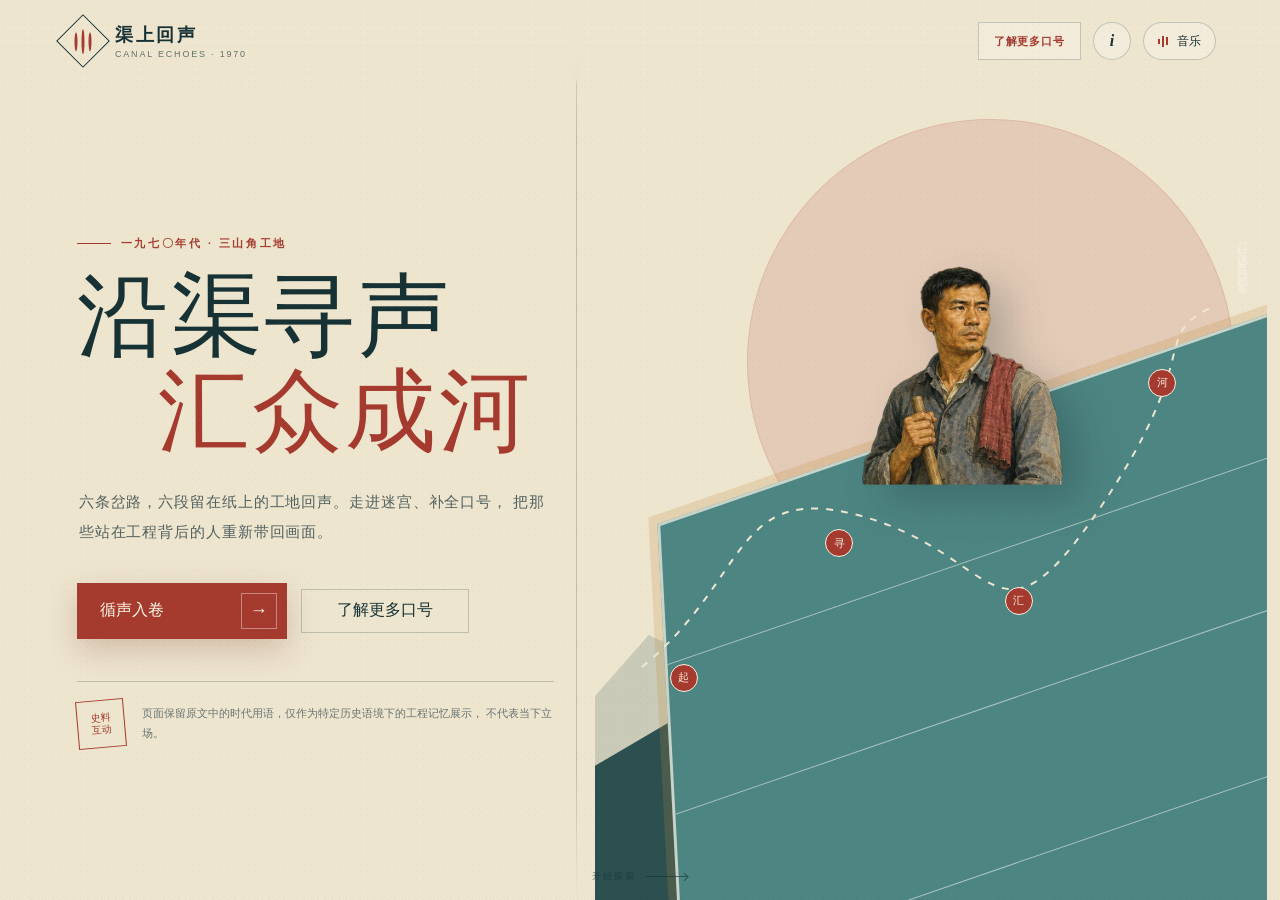
==== canal-echo-maze/index.html @ 2f89c3ad "新增渠声成河口号迷宫板块资源" ====
<!doctype html>
<html lang="zh-CN">
  <head>
    <meta charset="UTF-8" />
    <meta name="viewport" content="width=device-width, initial-scale=1.0" />
    <meta name="theme-color" content="#172f32" />
    <meta
      name="description"
      content="渠上回声——以20世纪引汉、引丹工程口号史料为线索的平面迷宫互动游戏。"
    />
    <title>渠上回声｜南水北调口号迷宫</title>
    <link rel="stylesheet" href="styles.css" />
  </head>
  <body>
    <div class="paper-noise" aria-hidden="true"></div>

    <header class="site-header">
      <a class="brand" id="brandHome" href="#" aria-label="返回游戏首页">
        <span class="brand-mark" aria-hidden="true"><i></i><i></i><i></i></span>
        <span><b>渠上回声</b><small>CANAL ECHOES · 1970</small></span>
      </a>
      <div class="header-actions">
        <button class="header-slogan-button" id="globalMoreSlogansButton" type="button" data-open-slogans>
          <span class="wide-label">了解更多口号</span><span class="compact-label">口号长卷</span>
        </button>
        <button class="icon-button" id="infoButton" type="button" aria-label="查看游戏说明">i</button>
        <button class="sound-button" id="soundButton" type="button" aria-pressed="true">
          <span class="sound-bars" aria-hidden="true"><i></i><i></i><i></i></span>
          <span class="sound-label">音乐</span>
        </button>
      </div>
    </header>

    <main>
      <section class="intro-screen" id="introScreen" aria-labelledby="gameTitle">
        <div class="intro-copy">
          <p class="eyebrow"><span></span> 一九七〇年代 · 三山角工地</p>
          <h1 id="gameTitle"><span>沿渠寻声</span><em>汇众成河</em></h1>
          <p class="intro-lead">
            六条岔路，六段留在纸上的工地回声。走进迷宫、补全口号，
            把那些站在工程背后的人重新带回画面。
          </p>

          <div class="intro-actions">
            <button class="primary-button" id="startButton" type="button">
              <span>循声入卷</span><b aria-hidden="true">→</b>
            </button>
            <button class="secondary-button more-slogans-button" id="moreSlogansButton" type="button" data-open-slogans>
              了解更多口号
            </button>
            <button class="text-button" id="continueButton" type="button" hidden>继续上次行程</button>
          </div>

          <div class="context-note">
            <span class="archive-stamp" aria-hidden="true">史料<br />互动</span>
            <p>
              页面保留原文中的时代用语，仅作为特定历史语境下的工程记忆展示，
              不代表当下立场。
            </p>
          </div>
        </div>

        <div class="intro-visual" aria-hidden="true">
          <div class="sun-disc"></div>
          <div class="mountains mountain-back"></div>
          <div class="mountains mountain-front"></div>
          <div class="canal-ribbon"><i></i><i></i><i></i></div>
          <div class="route-line">
            <span style="--x: 8%; --y: 76%">起</span>
            <span style="--x: 34%; --y: 55%">寻</span>
            <span style="--x: 64%; --y: 64%">汇</span>
            <span style="--x: 88%; --y: 30%">河</span>
          </div>
          <div class="figure-preview">
            <img src="assets/worker.png" alt="" />
          </div>
          <div class="vertical-title">口号迷宫互动档案</div>
        </div>

        <div class="scroll-cue" aria-hidden="true"><span>开始探索</span><i></i></div>
      </section>

      <section class="archive-screen" id="archiveScreen" aria-labelledby="archiveHallTitle" hidden>
        <div class="journey-steps" aria-label="互动流程">
          <span class="active"><b>01</b>渠声阅卷</span>
          <i></i>
          <span><b>02</b>三山角迷宫</span>
          <i></i>
          <span><b>03</b>工地一日</span>
        </div>

        <div class="archive-hall-head">
          <div>
            <p class="eyebrow"><span></span> 渠畔回声 · 行前阅卷</p>
            <h2 id="archiveHallTitle">纸上闻渠声，循迹入迷宫</h2>
          </div>
          <p>六位同行者各携五则工程口号，共三十则。每个岔路将连续出现三道题，请先留意其中的岗位、工具、地名和关键句。</p>
        </div>

        <div class="archive-hall-layout">
          <nav class="slogan-shelf" id="sloganShelf" aria-label="六组口号目录"></nav>
          <article class="slogan-reader" id="sloganReader">
            <div class="reader-paper-lines" aria-hidden="true"></div>
            <div class="reader-number" id="readerNumber">01</div>
            <div class="reader-content">
              <p class="reader-unit" id="readerUnit"></p>
              <h3 id="readerRole"></h3>
              <div class="reader-slogan-tabs" id="readerSloganTabs" aria-label="本组的五则口号"></div>
              <blockquote id="readerQuote"></blockquote>
            </div>
            <div class="reader-portrait"><span></span><img id="readerImage" src="" alt="" /></div>
            <div class="reader-controls">
              <button class="secondary-button" id="archivePrev" type="button">← 上一张</button>
              <button class="secondary-button" id="archiveNext" type="button">下一张 →</button>
            </div>
          </article>
        </div>

        <div class="archive-hall-footer">
          <button class="text-button" id="archiveBack" type="button">← 返回首页</button>
          <div class="reading-progress">
            <span>已浏览 <b id="archiveReadCount">1</b> / 30</span>
            <div><i id="archiveReadBar"></i></div>
            <small>浏览任意6则后可进入迷宫</small>
          </div>
          <button class="primary-button" id="enterGameButton" type="button" disabled>
            <span>还需浏览 5 则</span><b aria-hidden="true">→</b>
          </button>
        </div>
      </section>

      <section class="game-screen" id="gameScreen" aria-labelledby="mapHeading" hidden>
        <div class="game-topbar">
          <div>
            <p class="eyebrow"><span></span> 三山角 · 口号迷宫</p>
            <h2 id="mapHeading">沿着水渠，寻找六位同行者</h2>
          </div>
          <div class="game-top-actions">
            <button class="secondary-button map-home-button" id="mapHomeButton" type="button">← 返回首页</button>
            <div class="progress-cluster">
              <div class="progress-label"><span>人物图鉴</span><b id="scoreText">0 / 6</b></div>
              <div class="progress-track"><i id="progressBar"></i></div>
            </div>
          </div>
        </div>

        <div class="game-layout">
          <div class="map-frame">
            <div class="map-meta">
              <div><span class="pulse-dot"></span><b id="locationText">起点 · 工棚</b></div>
              <p id="statusText">使用方向键或下方按钮移动</p>
            </div>
            <div class="maze-wrap">
              <div class="maze" id="maze" role="application" aria-label="三山角口号迷宫"></div>
              <div class="map-legend" aria-hidden="true">
                <span><i class="legend-checkpoint"></i>口号关卡</span>
                <span><i class="legend-player"></i>你的位置</span>
                <span><i class="legend-finish"></i>终点</span>
              </div>
            </div>
            <div class="control-console">
              <div class="control-copy">
                <b>方向操控盘</b>
                <span>点击或按住移动，也可使用 W A S D 与方向键</span>
              </div>
              <div class="dpad" aria-label="前后左右移动控制盘">
                <button data-move="up" type="button" aria-label="向前移动"><i>↑</i><span>前</span></button>
                <button data-move="left" type="button" aria-label="向左移动"><i>←</i><span>左</span></button>
                <span class="dpad-center" aria-hidden="true"><i></i></span>
                <button data-move="right" type="button" aria-label="向右移动"><i>→</i><span>右</span></button>
                <button data-move="down" type="button" aria-label="向后移动"><i>↓</i><span>后</span></button>
              </div>
            </div>
          </div>

          <aside class="ledger" aria-labelledby="ledgerHeading">
            <div class="ledger-head">
              <div><span>人物档案</span><h3 id="ledgerHeading">渠首同行者</h3></div>
              <small>答对口号后解锁</small>
            </div>
            <div class="portrait-grid" id="portraitGrid"></div>
            <div class="ledger-tip">
              <b>行路提示</b>
              <p>每个红色路标包含三道题，答对至少两题即可点亮人物；一题失误仍有机会追回。</p>
            </div>
            <button class="reset-button" id="resetButton" type="button">重新开始本轮</button>
          </aside>
        </div>
      </section>
    </main>

    <div class="modal-layer" id="questionModal" role="dialog" aria-modal="true" aria-labelledby="questionTitle" hidden>
      <div class="modal-backdrop"></div>
      <article class="question-card">
        <div class="question-ribbon"><span id="questionIndex">关卡 01 / 06</span><b id="questionType">对句</b></div>
        <div class="question-person">
          <div class="person-silhouette" id="questionPortrait"><img src="" alt="" /></div>
          <div><p id="questionUnit">林扒团 · 引汉战士</p><h3 id="questionTitle">把散落的工地回声接起来</h3></div>
        </div>
        <div class="source-lines" id="sourceLines"></div>
        <p class="question-prompt" id="questionPrompt"></p>
        <div class="answer-area" id="answerArea"></div>
        <div class="question-feedback" id="questionFeedback" aria-live="polite"></div>
        <div class="question-actions">
          <div class="question-tools">
            <button class="secondary-button" id="questionHomeButton" type="button">← 返回首页</button>
            <button class="secondary-button" id="refreshQuestionButton" type="button">换一道题（2）</button>
            <button class="secondary-button" id="hintButton" type="button">查看线索</button>
            <button class="secondary-button" type="button" data-open-slogans>了解更多口号</button>
          </div>
          <button class="primary-button compact" id="submitAnswer" type="button"><span>确认答案</span><b>→</b></button>
        </div>
      </article>
    </div>

    <div class="modal-layer" id="archiveModal" role="dialog" aria-modal="true" aria-labelledby="archiveName" hidden>
      <div class="modal-backdrop" data-close="archive"></div>
      <article class="archive-card">
        <button class="close-button" type="button" data-close="archive" aria-label="关闭">×</button>
        <div class="archive-portrait"><img id="archiveImage" src="" alt="" /></div>
        <div class="archive-copy">
          <p class="eyebrow"><span></span> 已解锁人物档案</p>
          <h3 id="archiveName"></h3>
          <p class="archive-role" id="archiveRole"></p>
          <blockquote id="archiveQuote"></blockquote>
          <p class="archive-story" id="archiveStory"></p>
          <button class="secondary-button inline-slogan-button" type="button" data-open-slogans>了解更多口号</button>
        </div>
      </article>
    </div>

    <div class="modal-layer slogan-library-layer" id="sloganLibraryModal" role="dialog" aria-modal="true" aria-labelledby="allSlogansTitle" hidden>
      <div class="modal-backdrop" data-close="all-slogans"></div>
      <article class="slogan-library-card">
        <button class="close-button" type="button" data-close="all-slogans" aria-label="关闭全部口号">×</button>
        <header class="slogan-library-head">
          <div>
            <p class="eyebrow"><span></span> 渠声长卷</p>
            <h2 id="allSlogansTitle">纸上渠声，汇入一条长河</h2>
            <p>九十八组留在纸上的工地回声，仍在一字一句间奔涌。</p>
          </div>
          <label class="slogan-search">
            <span>搜索口号</span>
            <input id="sloganSearchInput" type="search" placeholder="例如：引汉、木工、卫生" autocomplete="off" />
          </label>
        </header>
        <div class="slogan-library-layout">
          <nav class="slogan-group-nav" id="sloganGroupNav" aria-label="按团别筛选口号"></nav>
          <section class="slogan-results" aria-live="polite">
            <div class="slogan-results-meta">
              <b id="sloganResultsTitle">全部口号</b>
              <span id="sloganResultCount">98 组</span>
            </div>
            <div class="all-slogan-list" id="allSloganList"></div>
          </section>
        </div>
      </article>
    </div>

    <div class="modal-layer info-layer" id="infoModal" role="dialog" aria-modal="true" aria-labelledby="infoTitle" hidden>
      <div class="modal-backdrop" data-close="info"></div>
      <article class="info-card">
        <button class="close-button" type="button" data-close="info" aria-label="关闭">×</button>
        <p class="eyebrow"><span></span> 游戏说明</p>
        <h2 id="infoTitle">如何寻找“渠上回声”</h2>
        <div class="info-columns">
          <section><b>01 · 阅卷</b><p>进入迷宫前先在渠声展厅浏览三十则原文；“了解更多口号”可打开完整九十八组口号集。</p></section>
          <section><b>02 · 行走</b><p>使用地图下方的前后左右操控盘；电脑端也支持 W A S D 与方向键。</p></section>
          <section><b>03 · 作答</b><p>每个红色路标从游戏前展厅展示的口号中抽取三题，提交前可换两次新题；答对两题即可点亮人物。</p></section>
          <section><b>04 · 结局</b><p>抵达终点后，根据寻回人物数量播放28、41或56秒的“工地一日”有声片尾。</p></section>
        </div>
        <div class="info-actions">
          <button class="secondary-button" type="button" data-open-slogans>了解更多口号</button>
          <button class="primary-button compact" type="button" data-close="info"><span>明白了</span><b>✓</b></button>
        </div>
      </article>
    </div>

    <div class="ending-layer" id="endingLayer" role="dialog" aria-modal="true" aria-labelledby="endingTitle" hidden>
      <div class="ending-stage" id="endingStage">
        <div class="cinema-grain" aria-hidden="true"></div>
        <div class="cinema-vignette" aria-hidden="true"></div>
        <div class="letterbox top" aria-hidden="true"></div>
        <div class="letterbox bottom" aria-hidden="true"></div>

        <div class="ending-hud">
          <div class="ending-brand"><b>渠上回声</b><span id="endingTierLabel">短片结局</span><button type="button" data-open-slogans>口号长卷</button></div>
          <div class="scene-timeline" id="sceneTimeline">
            <span data-scene-dot="0"><i></i>晨工</span>
            <span data-scene-dot="1"><i></i>修车</span>
            <span data-scene-dot="2"><i></i>灶房</span>
            <span data-scene-dot="3"><i></i>送饭</span>
            <span data-scene-dot="4"><i></i>夜会</span>
          </div>
          <div class="ending-progress"><i id="endingProgressBar"></i></div>
        </div>

        <section class="cinema-scene day-scene scene-morning" aria-hidden="true">
          <div class="scene-atmosphere dust-atmosphere" id="dustField"></div>
          <div class="story-cast morning-cast" id="morningCast"></div>
        </section>

        <section class="cinema-scene day-scene scene-repair" aria-hidden="true">
          <div class="repair-sparks" id="repairSparks"></div>
          <div class="story-cast repair-cast" id="repairCast"></div>
        </section>

        <section class="cinema-scene day-scene scene-kitchen" aria-hidden="true">
          <div class="kitchen-steam" aria-hidden="true"><i></i><i></i><i></i></div>
          <div class="story-cast kitchen-cast" id="kitchenCast"></div>
        </section>

        <section class="cinema-scene day-scene scene-delivery" aria-hidden="true">
          <div class="walking-shadow" aria-hidden="true"></div>
          <div class="story-cast delivery-cast" id="deliveryCast"></div>
        </section>

        <section class="cinema-scene day-scene scene-meeting" aria-hidden="true">
          <div class="meeting-lamp" aria-hidden="true"></div>
          <div class="story-cast meeting-cast" id="meetingCast"></div>
        </section>

        <div class="scene-caption">
          <p id="endingSceneKicker"></p>
          <h3 id="endingSceneTitle"></h3>
          <span id="endingSceneText"></span>
        </div>
        <div class="ending-quote" id="endingQuoteCard">
          <p id="endingQuoteSpeaker"></p>
          <blockquote id="endingQuoteText"></blockquote>
        </div>
        <button class="skip-ending" id="skipEnding" type="button">跳过动画</button>
      </div>
      <article class="ending-summary" id="endingSummary" hidden>
        <p class="eyebrow"><span></span> 本轮行程完成</p>
        <h2 id="endingTitle"></h2>
        <p id="endingDescription"></p>
        <div class="ending-score"><b id="endingScore">0</b><span>/ 6<br />人物立绘</span></div>
        <div class="ending-actions">
          <button class="primary-button" id="replayButton" type="button"><span>再次寻访</span><b>↻</b></button>
          <button class="secondary-button" id="returnMapButton" type="button">回看迷宫</button>
          <a class="secondary-button ending-demo-link" href="ending-animation.html" target="_blank" rel="noopener">单独观看完整片尾</a>
          <button class="secondary-button" type="button" data-open-slogans>了解更多口号</button>
        </div>
      </article>
    </div>

    <div class="toast" id="toast" role="status" aria-live="polite"></div>
    <script src="slogans-data.js"></script>
    <script src="game.js"></script>
  </body>
</html>
---- canal-echo-maze/styles.css ----
:root {
  --ink: #173235;
  --ink-deep: #0d2325;
  --paper: #eee5cf;
  --paper-light: #f8f2e5;
  --paper-dark: #d8c9aa;
  --red: #a53a2e;
  --red-dark: #74271f;
  --blue: #386a6a;
  --water: #4d8582;
  --gold: #c18b3c;
  --line: rgba(23, 50, 53, 0.22);
  --shadow: 0 24px 70px rgba(10, 29, 30, 0.2);
  --serif: "Songti SC", "STSong", "SimSun", "Noto Serif CJK SC", "Source Han Serif SC", serif;
  --sans: "Microsoft YaHei", "PingFang SC", "Noto Sans CJK SC", "Source Han Sans SC", "SimHei", Arial, sans-serif;
  --display: var(--sans);
}

* { box-sizing: border-box; }

html { scroll-behavior: smooth; }

body {
  margin: 0;
  min-width: 320px;
  color: var(--ink);
  background: var(--paper);
  font-family: var(--serif);
  overflow-x: hidden;
}

body.modal-open { overflow: hidden; }

button, input { font: inherit; }

button { color: inherit; }

button:focus-visible, a:focus-visible {
  outline: 3px solid rgba(193, 139, 60, 0.8);
  outline-offset: 3px;
}

[hidden] { display: none !important; }

.paper-noise {
  position: fixed;
  inset: 0;
  z-index: 99;
  opacity: 0.16;
  pointer-events: none;
  mix-blend-mode: multiply;
  background-image:
    radial-gradient(rgba(23,50,53,.32) .45px, transparent .6px),
    radial-gradient(rgba(165,58,46,.17) .45px, transparent .6px);
  background-size: 7px 7px, 11px 11px;
  background-position: 0 0, 4px 3px;
}

.site-header {
  position: fixed;
  z-index: 40;
  inset: 0 0 auto;
  height: 82px;
  display: flex;
  align-items: center;
  justify-content: space-between;
  padding: 0 clamp(20px, 5vw, 76px);
  background: linear-gradient(180deg, rgba(238,229,207,.94), rgba(238,229,207,.72) 75%, transparent);
  backdrop-filter: blur(3px);
}

.brand {
  display: inline-flex;
  align-items: center;
  gap: 13px;
  color: var(--ink);
  text-decoration: none;
}

.brand-mark {
  width: 38px;
  height: 38px;
  position: relative;
  display: grid;
  place-items: center;
  border: 1px solid var(--ink);
  transform: rotate(45deg);
}

.brand-mark i {
  position: absolute;
  width: 3px;
  height: 25px;
  background: var(--red);
  transform: rotate(-45deg);
  border-radius: 100%;
}

.brand-mark i:nth-child(2) { transform: rotate(-45deg) translateX(-7px); height: 19px; }
.brand-mark i:nth-child(3) { transform: rotate(-45deg) translateX(7px); height: 19px; }

.brand b { display: block; font-size: 18px; letter-spacing: .14em; }
.brand small { display: block; margin-top: 3px; font: 9px/1 Arial, sans-serif; letter-spacing: .2em; opacity: .65; }

.header-actions { display: flex; align-items: center; gap: 12px; }

.icon-button, .sound-button, .header-slogan-button {
  height: 38px;
  border: 1px solid var(--line);
  background: rgba(248,242,229,.5);
  cursor: pointer;
}

.header-slogan-button {
  padding: 0 15px;
  color: var(--red);
  font: 600 11px/1 var(--sans);
  letter-spacing: .08em;
}
.header-slogan-button:hover { color: var(--paper-light); border-color: var(--red); background: var(--red); }
.header-slogan-button .compact-label { display: none; }

.icon-button { width: 38px; border-radius: 50%; font-style: italic; font-weight: 700; }

.sound-button {
  display: flex;
  align-items: center;
  gap: 9px;
  padding: 0 14px;
  border-radius: 22px;
  font-size: 12px;
}

.sound-bars { display: flex; align-items: center; gap: 2px; height: 12px; }
.sound-bars i { width: 2px; height: 5px; background: var(--red); animation: sound 1s ease-in-out infinite alternate; }
.sound-bars i:nth-child(2) { height: 11px; animation-delay: .15s; }
.sound-bars i:nth-child(3) { height: 8px; animation-delay: .3s; }
.sound-button[aria-pressed="false"] .sound-bars i { animation: none; height: 2px; background: #83908d; }

@keyframes sound { to { height: 12px; } }

.intro-screen {
  min-height: 100vh;
  display: grid;
  grid-template-columns: minmax(0, 46%) minmax(0, 54%);
  position: relative;
  padding: 100px clamp(24px, 6vw, 92px) 52px;
  overflow: hidden;
}

.intro-screen::after {
  content: "";
  position: absolute;
  left: 45%; top: 0; bottom: 0;
  width: 1px;
  background: linear-gradient(transparent, var(--line) 15%, var(--line) 85%, transparent);
}

.intro-copy {
  position: relative;
  z-index: 3;
  align-self: center;
  padding: 4vh 8% 0 0;
}

.eyebrow {
  display: flex;
  align-items: center;
  gap: 10px;
  margin: 0 0 22px;
  font-size: 11px;
  font-weight: 700;
  letter-spacing: .24em;
  color: var(--red);
}

.eyebrow > span { width: 34px; height: 1px; background: currentColor; }

.intro-copy h1 {
  margin: 0;
  font-family: var(--display);
  font-weight: 400;
  font-size: clamp(62px, 7.1vw, 124px);
  line-height: .94;
  letter-spacing: .03em;
}

.intro-copy h1 span, .intro-copy h1 em { display: block; }
.intro-copy h1 em { margin: 9px 0 0 17%; color: var(--red); font-style: normal; }

.intro-lead {
  max-width: 540px;
  margin: 34px 0 0 2px;
  color: #51615f;
  font-size: 15px;
  line-height: 2;
  letter-spacing: .06em;
}

.intro-actions { display: flex; align-items: center; flex-wrap: wrap; gap: 14px; margin-top: 36px; }
.more-slogans-button { min-width: 168px; background: rgba(248,242,229,.35); }

.primary-button {
  min-width: 210px;
  min-height: 56px;
  border: 0;
  color: #fff8e8;
  background: var(--red);
  display: inline-flex;
  align-items: center;
  justify-content: space-between;
  gap: 30px;
  padding: 0 10px 0 23px;
  cursor: pointer;
  box-shadow: 0 11px 30px rgba(116,39,31,.22);
  transition: transform .2s ease, background .2s ease;
}

.primary-button:hover { background: var(--red-dark); transform: translateY(-2px); }
.primary-button:disabled { background: #8e8b7f; box-shadow: none; cursor: not-allowed; transform: none; opacity: .72; }
.primary-button b { width: 36px; height: 36px; display: grid; place-items: center; border: 1px solid rgba(255,255,255,.4); font-size: 18px; }
.primary-button.compact { min-width: 158px; min-height: 48px; }

.text-button {
  border: 0;
  border-bottom: 1px solid var(--ink);
  padding: 8px 0;
  background: transparent;
  cursor: pointer;
}

.context-note {
  display: flex;
  align-items: center;
  gap: 17px;
  max-width: 570px;
  margin-top: 42px;
  padding-top: 18px;
  border-top: 1px solid var(--line);
}

.context-note p { margin: 0; color: #687573; font-size: 11px; line-height: 1.8; }
.archive-stamp { flex: 0 0 48px; height: 48px; display: grid; place-items: center; border: 1px solid var(--red); color: var(--red); font-size: 10px; line-height: 1.25; text-align: center; transform: rotate(-5deg); }

.intro-visual {
  position: relative;
  align-self: stretch;
  min-height: 650px;
  margin: -22px -5vw -52px 0;
  overflow: hidden;
}

.sun-disc { position: absolute; width: 38vw; height: 38vw; max-width: 620px; max-height: 620px; right: 5%; top: 5%; border-radius: 50%; background: rgba(165,58,46,.15); box-shadow: inset 0 0 0 1px rgba(165,58,46,.12); }

.mountains { position: absolute; left: 0; right: 0; bottom: 0; transform-origin: bottom; clip-path: polygon(0 60%, 8% 48%, 16% 53%, 28% 30%, 37% 46%, 45% 38%, 56% 58%, 67% 41%, 76% 48%, 84% 33%, 100% 55%, 100% 100%, 0 100%); }
.mountain-back { height: 62%; background: #7e9186; opacity: .33; }
.mountain-front { height: 48%; background: #24494b; opacity: .95; clip-path: polygon(0 66%, 12% 54%, 20% 63%, 32% 38%, 43% 58%, 54% 49%, 64% 70%, 73% 55%, 84% 64%, 92% 43%, 100% 60%, 100% 100%, 0 100%); }

.canal-ribbon { position: absolute; inset: 42% -12% -16% 9%; background: var(--water); transform: rotate(-19deg) skewX(-16deg); border: 3px solid rgba(248,242,229,.72); overflow: hidden; box-shadow: 0 0 0 9px rgba(193,139,60,.22); }
.canal-ribbon i { position: absolute; width: 145%; height: 1px; left: -20%; background: rgba(255,255,255,.5); animation: waterline 4s linear infinite; }
.canal-ribbon i:nth-child(1) { top: 22%; }
.canal-ribbon i:nth-child(2) { top: 46%; animation-delay: -1.2s; }
.canal-ribbon i:nth-child(3) { top: 72%; animation-delay: -2.5s; }
@keyframes waterline { from { transform: translateX(-5%); } to { transform: translateX(15%); } }

.route-line { position: absolute; inset: 12% 7% 10% 4%; background: url("data:image/svg+xml,%3Csvg xmlns='http://www.w3.org/2000/svg' width='600' height='500' viewBox='0 0 600 500'%3E%3Cpath d='M20 420 C130 330 110 230 245 270 S375 415 480 260 S530 90 590 60' fill='none' stroke='%23efe6d1' stroke-width='2' stroke-dasharray='7 8'/%3E%3C/svg%3E") center/100% 100% no-repeat; }
.route-line span { position: absolute; left: var(--x); top: var(--y); width: 28px; height: 28px; display: grid; place-items: center; color: var(--paper-light); border: 1px solid var(--paper-light); background: var(--red); border-radius: 50%; font-size: 11px; }

.figure-preview { position: absolute; z-index: 3; width: min(34vw, 510px); height: 85%; left: 22%; bottom: 0; display: flex; align-items: flex-end; justify-content: center; filter: drop-shadow(20px 16px 20px rgba(13,35,37,.24)); }
.figure-preview img { max-width: 100%; max-height: 100%; object-fit: contain; }

.vertical-title { position: absolute; z-index: 5; right: 2.5%; top: 19%; writing-mode: vertical-rl; letter-spacing: .5em; font-size: 11px; color: rgba(248,242,229,.75); }
.scroll-cue { position: absolute; left: 50%; bottom: 17px; transform: translateX(-50%); display: flex; align-items: center; gap: 10px; font-size: 9px; letter-spacing: .2em; opacity: .62; }
.scroll-cue i { width: 42px; height: 1px; background: var(--ink); position: relative; }
.scroll-cue i::after { content: ""; position: absolute; right: 0; top: -2px; width: 5px; height: 5px; border-right: 1px solid; border-bottom: 1px solid; transform: rotate(-45deg); }

.archive-screen {
  min-height: 100vh;
  padding: 108px clamp(24px, 5vw, 78px) 34px;
  background:
    linear-gradient(90deg, rgba(23,50,53,.04) 1px, transparent 1px) 0 0/56px 56px,
    linear-gradient(rgba(23,50,53,.035) 1px, transparent 1px) 0 0/56px 56px,
    var(--paper);
}

.journey-steps {
  max-width: 1440px;
  margin: 0 auto 24px;
  display: flex;
  align-items: center;
  justify-content: center;
  gap: 14px;
  color: #7a8582;
  font-size: 10px;
  letter-spacing: .14em;
}
.journey-steps span { display: flex; align-items: center; gap: 7px; }
.journey-steps span b { width: 25px; height: 25px; border: 1px solid var(--line); border-radius: 50%; display: grid; place-items: center; font: 9px/1 Arial,sans-serif; }
.journey-steps span.active { color: var(--red); font-weight: 700; }
.journey-steps span.active b { background: var(--red); color: white; border-color: var(--red); }
.journey-steps > i { width: clamp(20px,4vw,60px); height: 1px; background: var(--line); }

.archive-hall-head {
  max-width: 1440px;
  margin: 0 auto 25px;
  display: flex;
  justify-content: space-between;
  align-items: flex-end;
  gap: 40px;
}
.archive-hall-head .eyebrow { margin-bottom: 7px; }
.archive-hall-head h2 { margin: 0; font: 400 clamp(32px,4vw,54px)/1.2 var(--display); letter-spacing: .05em; }
.archive-hall-head > p { max-width: 450px; margin: 0 0 5px; color: #657370; font-size: 12px; line-height: 1.9; }

.archive-hall-layout { max-width: 1440px; min-height: 535px; margin: auto; display: grid; grid-template-columns: 310px minmax(0,1fr); border: 1px solid var(--line); box-shadow: 0 22px 55px rgba(26,47,46,.1); background: rgba(248,242,229,.58); }
.slogan-shelf { padding: 13px; border-right: 1px solid var(--line); background: rgba(23,50,53,.045); display: grid; grid-template-rows: repeat(6,1fr); gap: 7px; }
.slogan-tab { width: 100%; min-height: 70px; padding: 9px 12px; border: 1px solid transparent; background: rgba(248,242,229,.55); display: grid; grid-template-columns: 35px minmax(0,1fr) 23px; align-items: center; gap: 9px; text-align: left; cursor: pointer; transition: .2s ease; }
.slogan-tab:hover { border-color: var(--line); transform: translateX(3px); }
.slogan-tab.active { color: var(--paper-light); background: var(--ink); border-color: var(--ink); transform: translateX(5px); box-shadow: -5px 0 var(--red); }
.slogan-tab .tab-no { font: 20px/1 var(--display); color: var(--red); }
.slogan-tab.active .tab-no { color: #e9b764; }
.slogan-tab b,.slogan-tab small { display: block; }
.slogan-tab b { font-size: 12px; letter-spacing: .08em; }
.slogan-tab small { margin-top: 4px; font-size: 9px; color: #72807d; }
.slogan-tab.active small { color: rgba(248,242,229,.6); }
.slogan-tab .seen { width: 19px; height: 19px; border: 1px solid var(--line); border-radius: 50%; display: grid; place-items: center; font-size: 9px; }
.slogan-tab.viewed .seen { background: var(--red); color: white; border-color: var(--red); }

.slogan-reader { position: relative; overflow: hidden; min-height: 535px; padding: 50px 42% 80px 58px; background: #f7efdf; }
.reader-paper-lines { position: absolute; inset: 0; opacity: .1; background: repeating-linear-gradient(0deg,transparent 0,transparent 35px,var(--ink) 36px); }
.reader-number { position: absolute; left: 25px; top: 12px; color: rgba(165,58,46,.12); font: 160px/1 var(--display); }
.reader-content { position: relative; z-index: 2; }
.reader-unit { margin: 0 0 8px; color: var(--red); font-size: 11px; letter-spacing: .15em; }
.reader-content h3 { margin: 0; font: 400 clamp(28px,3vw,43px)/1.2 var(--display); }
.reader-content blockquote { max-height: 265px; margin: 26px 0 20px; padding-right: 12px; overflow-y: auto; scrollbar-width: thin; scrollbar-color: rgba(165,58,46,.45) transparent; font: 600 clamp(17px,1.6vw,24px)/2 var(--serif); letter-spacing: .035em; color: var(--ink-deep); white-space: pre-line; }
.reader-context { max-width: 640px; color: #62716e; font-size: 12px; line-height: 1.9; }
.reader-slogan-tabs { display: flex; flex-wrap: wrap; gap: 8px; margin: 18px 0 -8px; }
.reader-slogan-tabs button { display: inline-flex; align-items: center; gap: 7px; min-height: 34px; padding: 7px 11px; border: 1px solid rgba(20,53,55,.19); background: rgba(247,240,221,.56); color: #546562; font: 11px/1 var(--sans); cursor: pointer; transition: .2s ease; }
.reader-slogan-tabs button span { color: var(--red); font: 12px/1 var(--display); }
.reader-slogan-tabs button b { font-weight: 500; }
.reader-slogan-tabs button:hover,.reader-slogan-tabs button.active { border-color: var(--red); background: var(--red); color: #fff8e7; transform: translateY(-1px); }
.reader-slogan-tabs button.active span { color: #ffca62; }
.reader-portrait { position: absolute; z-index: 1; right: 2%; bottom: 0; width: 39%; height: 92%; display: flex; justify-content: center; align-items: flex-end; }
.reader-portrait > span { position: absolute; width: 24vw; max-width: 340px; aspect-ratio:1; border-radius:50%; background: rgba(165,58,46,.14); top: 8%; }
.reader-portrait img { position: relative; z-index: 1; max-width: 100%; max-height: 95%; object-fit: contain; filter: drop-shadow(14px 15px 13px rgba(17,42,42,.2)); transition: opacity .25s, transform .4s; }
.reader-portrait img.changing { opacity: 0; transform: translateX(20px); }
.reader-controls { position: absolute; z-index: 4; inset: auto 40px 25px 58px; display: flex; align-items: center; gap: 10px; }
.reader-controls .secondary-button { min-height: 38px; font-size: 10px; }

.archive-hall-footer { max-width:1440px; margin: 18px auto 0; display:grid; grid-template-columns:1fr auto 1fr; align-items:center; gap:25px; }
.archive-hall-footer > .primary-button { justify-self:end; }
.reading-progress { min-width:310px; text-align:center; }
.reading-progress > span { font-size:11px; letter-spacing:.12em; }
.reading-progress > span b { color:var(--red); }
.reading-progress > div { width:100%; height:3px; margin:8px 0 6px; background:rgba(23,50,53,.14); }
.reading-progress > div i { display:block; width:5.56%; height:100%; background:var(--red); transition:width .4s ease; }
.reading-progress small { color:#798481; font-size:9px; }

.game-screen { min-height: 100vh; padding: 114px clamp(18px, 4.3vw, 70px) 38px; }
.game-topbar { max-width: 1460px; margin: 0 auto 22px; display: flex; justify-content: space-between; align-items: flex-end; }
.game-topbar .eyebrow { margin-bottom: 8px; }
.game-topbar h2 { margin: 0; font: 400 clamp(25px, 3vw, 43px)/1.3 var(--display); letter-spacing: .06em; }
.game-top-actions { display: flex; align-items: center; gap: 18px; }
.map-home-button { min-width: 108px; white-space: nowrap; background: rgba(248,242,229,.45); }
.progress-cluster { width: min(300px, 30vw); }
.progress-label { display: flex; justify-content: space-between; margin-bottom: 9px; font-size: 11px; letter-spacing: .12em; }
.progress-label b { color: var(--red); }
.progress-track { height: 4px; background: rgba(23,50,53,.14); }
.progress-track i { display: block; width: 0%; height: 100%; background: var(--red); transition: width .6s ease; }

.game-layout { max-width: 1460px; margin: auto; display: grid; grid-template-columns: minmax(0, 1fr) 335px; gap: 24px; }
.map-frame, .ledger { border: 1px solid rgba(23,50,53,.2); background: rgba(248,242,229,.55); box-shadow: 0 15px 45px rgba(30,50,49,.08); }
.map-frame { min-height: 680px; padding: 20px; }
.map-meta { height: 42px; display: flex; justify-content: space-between; align-items: flex-start; gap: 16px; border-bottom: 1px solid var(--line); font-size: 11px; }
.map-meta > div { display: flex; align-items: center; gap: 8px; }
.map-meta p { margin: 0; color: #74807e; }
.pulse-dot { width: 8px; height: 8px; border-radius: 50%; background: var(--red); box-shadow: 0 0 0 0 rgba(165,58,46,.5); animation: pulse 2s infinite; }
@keyframes pulse { 70% { box-shadow: 0 0 0 8px rgba(165,58,46,0); } }

.maze-wrap { position: relative; height: 575px; margin-top: 18px; padding: 13px; background: #1b4143; overflow: hidden; }
.maze-wrap::before { content: ""; position: absolute; inset: 0; opacity: .13; background-image: linear-gradient(35deg, transparent 48%, #fff 49%, #fff 50%, transparent 51%), linear-gradient(-35deg, transparent 48%, #fff 49%, #fff 50%, transparent 51%); background-size: 30px 30px; }
.maze { position: relative; width: 100%; height: 100%; display: grid; grid-template-columns: repeat(15, 1fr); grid-template-rows: repeat(11, 1fr); gap: 2px; }
.tile { position: relative; min-width: 0; min-height: 0; display: grid; place-items: center; }
.tile.wall { background: rgba(12,34,36,.42); border: 1px solid rgba(238,229,207,.05); }
.tile.wall::after { content: ""; width: 48%; height: 48%; border-radius: 50% 40% 55% 35%; background: #294f4e; box-shadow: 8px 3px 0 #315a57; opacity: .7; }
.tile.path, .tile.start, .tile.finish, .tile.checkpoint { background: rgba(238,229,207,.88); }
.tile.path::before, .tile.start::before, .tile.finish::before { content: ""; position: absolute; inset: 46% -3px auto; height: 8%; background: rgba(193,139,60,.2); }
.tile.start::after { content: "起"; color: #f6eddc; background: var(--blue); width: 64%; aspect-ratio: 1; border-radius: 50%; display: grid; place-items: center; font-size: 11px; z-index: 1; }
.tile.finish::after { content: "终"; color: #f6eddc; background: var(--gold); width: 68%; aspect-ratio: 1; border-radius: 50%; display: grid; place-items: center; font-size: 11px; z-index: 1; box-shadow: 0 0 0 5px rgba(193,139,60,.2); }
.tile.checkpoint::after { content: attr(data-label); position: relative; z-index: 1; width: 68%; aspect-ratio: 1; display: grid; place-items: center; color: #fff5e5; background: var(--red); border-radius: 50% 50% 50% 8%; transform: rotate(-45deg); font-size: 11px; box-shadow: 0 6px 13px rgba(116,39,31,.27); animation: marker 1.6s ease-in-out infinite; }
.tile.checkpoint::before { content: ""; position: absolute; inset: 13%; border: 1px dashed rgba(165,58,46,.45); border-radius: 50%; animation: spin 12s linear infinite; }
.tile.checkpoint::after { text-indent: 0; }
.tile.checkpoint span { position: absolute; z-index: 2; color: white; font-size: 10px; pointer-events: none; }
.tile.checkpoint.done::after { background: var(--blue); animation: none; }
.tile.checkpoint.missed::after { background: #73756d; animation: none; }
@keyframes marker { 50% { transform: rotate(-45deg) translate(2px, -2px); } }
@keyframes spin { to { transform: rotate(360deg); } }

.player-token { position: absolute; z-index: 8; width: 62%; aspect-ratio: 1; border-radius: 50%; background: #f5eacf; border: 3px solid var(--red); box-shadow: 0 4px 12px rgba(13,35,37,.35); transition: transform .12s; }
.player-token::before { content: ""; position: absolute; width: 36%; height: 30%; left: 32%; top: 18%; border-radius: 50%; background: var(--ink); }
.player-token::after { content: ""; position: absolute; width: 54%; height: 37%; left: 23%; bottom: 11%; border-radius: 50% 50% 38% 38%; background: var(--red); }
.player-token.walking { transform: scale(.9) translateY(-5%); }

.map-legend { position: absolute; right: 24px; bottom: 20px; display: flex; gap: 14px; padding: 7px 11px; background: rgba(13,35,37,.78); color: #f1e8d5; font-size: 9px; }
.map-legend span { display: flex; align-items: center; gap: 5px; }
.map-legend i { width: 8px; height: 8px; border-radius: 50%; display: inline-block; }
.legend-checkpoint { background: var(--red); }
.legend-player { background: var(--paper); border: 2px solid var(--red); }
.legend-finish { background: var(--gold); }

.control-console { min-height:105px; margin-top:13px; padding:10px 15px; border:1px solid var(--line); background:rgba(216,201,170,.18); display:flex; align-items:center; justify-content:space-between; gap:18px; }
.control-copy b,.control-copy span { display:block; }
.control-copy b { color:var(--red); font-size:12px; letter-spacing:.12em; }
.control-copy span { margin-top:6px; color:#75817e; font-size:9px; }
.dpad { width:182px; height:86px; display:grid; grid-template-columns:repeat(3,54px); grid-template-rows:repeat(3,26px); gap:4px; align-items:center; justify-content:center; }
.dpad button { border:1px solid rgba(23,50,53,.3); color:var(--ink); background:var(--paper-light); cursor:pointer; display:flex; align-items:center; justify-content:center; gap:5px; user-select:none; touch-action:none; box-shadow:0 3px 0 rgba(23,50,53,.17); transition:transform .08s,background .15s; }
.dpad button:active,.dpad button.pressed { transform:translateY(3px); box-shadow:none; background:#d9c8a8; }
.dpad button i { color:var(--red); font-style:normal; font-size:13px; }
.dpad button span { font-size:10px; font-weight:700; }
.dpad [data-move="up"] { grid-column:2; grid-row:1; }
.dpad [data-move="left"] { grid-column:1; grid-row:2; }
.dpad-center { grid-column:2; grid-row:2; width:32px; height:32px; justify-self:center; display:grid; place-items:center; border-radius:50%; background:var(--ink); box-shadow:inset 0 0 0 5px rgba(255,255,255,.08); }
.dpad-center i { width:8px; height:8px; border-radius:50%; background:var(--gold); box-shadow:0 0 0 4px rgba(193,139,60,.18); }
.dpad [data-move="right"] { grid-column:3; grid-row:2; }
.dpad [data-move="down"] { grid-column:2; grid-row:3; }

.ledger { padding: 22px; }
.ledger-head { display: flex; justify-content: space-between; gap: 12px; align-items: end; padding-bottom: 16px; border-bottom: 1px solid var(--line); }
.ledger-head span { color: var(--red); font-size: 10px; letter-spacing: .18em; }
.ledger-head h3 { margin: 4px 0 0; font: 400 26px/1.2 var(--display); }
.ledger-head small { color: #74807e; font-size: 9px; text-align: right; }
.portrait-grid { display: grid; grid-template-columns: 1fr 1fr; gap: 11px; margin-top: 18px; }
.portrait-card { position: relative; height: 164px; overflow: hidden; border: 1px solid var(--line); background: rgba(216,201,170,.32); padding: 0; cursor: default; }
.portrait-card.unlocked { cursor: pointer; background: linear-gradient(160deg, #e2d5bd, #f7f0e1 60%); }
.portrait-card img { position: absolute; height: 86%; max-width: 94%; object-fit: contain; left: 50%; bottom: 23px; transform: translateX(-50%); filter: grayscale(1) contrast(.6) brightness(.72); opacity: .3; }
.portrait-card.unlocked img { filter: none; opacity: 1; }
.portrait-card .lock-mark { position: absolute; z-index: 2; top: 9px; right: 9px; width: 22px; height: 22px; display: grid; place-items: center; background: rgba(23,50,53,.75); color: var(--paper); border-radius: 50%; font-size: 10px; }
.portrait-card.unlocked .lock-mark { background: var(--red); }
.portrait-card .portrait-label { position: absolute; z-index: 2; inset: auto 0 0; padding: 7px 9px; background: rgba(13,35,37,.9); color: var(--paper-light); text-align: left; }
.portrait-label b, .portrait-label small { display: block; }
.portrait-label b { font-size: 12px; letter-spacing: .1em; }
.portrait-label small { margin-top: 2px; font-size: 8px; opacity: .66; }
.portrait-card.missed::after { content: "本轮错过"; position: absolute; top: 12px; left: -25px; width: 100px; padding: 3px; background: #73756d; color: white; font-size: 8px; transform: rotate(-35deg); }
.ledger-tip { margin-top: 17px; padding: 13px; border-left: 3px solid var(--gold); background: rgba(193,139,60,.09); }
.ledger-tip b { font-size: 11px; color: var(--red); }
.ledger-tip p { margin: 5px 0 0; font-size: 10px; line-height: 1.7; color: #6b7775; }
.reset-button { width: 100%; margin-top: 14px; padding: 10px; border: 1px solid var(--line); background: transparent; cursor: pointer; font-size: 10px; }

.modal-layer, .ending-layer { position: fixed; z-index: 80; inset: 0; display: grid; place-items: center; padding: 22px; }
.modal-backdrop { position: absolute; inset: 0; background: rgba(6,24,26,.76); backdrop-filter: blur(7px); }
.question-card, .archive-card, .info-card { position: relative; z-index: 1; width: min(760px, 96vw); max-height: 92vh; overflow: auto; background: var(--paper-light); box-shadow: var(--shadow); }
.question-card { padding: clamp(23px, 4vw, 45px); border-top: 5px solid var(--red); }
.question-ribbon { display: flex; justify-content: space-between; font-size: 10px; letter-spacing: .18em; color: var(--red); }
.question-ribbon b { padding: 4px 8px; color: var(--paper-light); background: var(--red); }
.question-person { display: flex; align-items: center; gap: 18px; margin-top: 17px; padding-bottom: 18px; border-bottom: 1px solid var(--line); }
.person-silhouette { width: 64px; height: 84px; overflow: hidden; flex: 0 0 64px; background: #d8c9aa; }
.person-silhouette img { width: 100%; height: 100%; object-fit: contain; filter: brightness(0) opacity(.35); }
.question-person p { margin: 0 0 5px; color: #6e7b79; font-size: 10px; letter-spacing: .1em; }
.question-person h3 { margin: 0; font: 400 clamp(22px, 3vw, 31px)/1.25 var(--display); }
.source-lines { margin-top: 22px; padding: 19px 22px; background: #1b4143; color: #f5ead3; font-size: 17px; line-height: 1.8; letter-spacing: .1em; text-align: center; }
.source-lines .blank { display: inline-block; min-width: 84px; color: #f5ead3; border-bottom: 1px solid var(--gold); }
.source-lines .muted-line { opacity: .38; }
.question-prompt { margin: 20px 0 10px; font-size: 13px; font-weight: 700; }
.answer-area { display: grid; gap: 9px; }
.choice-button, .order-chip, .multi-chip { display: flex; align-items: center; gap: 12px; width: 100%; min-height: 44px; padding: 10px 13px; text-align: left; border: 1px solid var(--line); background: transparent; cursor: pointer; transition: .18s ease; }
.choice-button::before { content: attr(data-key); display: grid; place-items: center; flex: 0 0 24px; height: 24px; border: 1px solid var(--line); color: var(--red); font-size: 10px; }
.choice-button:hover, .choice-button.selected, .multi-chip.selected { border-color: var(--red); background: rgba(165,58,46,.07); }
.choice-button.selected::before { color: white; background: var(--red); border-color: var(--red); }
.order-bank { display: flex; flex-wrap: wrap; gap: 8px; margin-bottom: 10px; }
.order-chip { width: auto; min-height: 38px; }
.order-chip.used { opacity: .3; pointer-events: none; }
.order-slots { display: grid; gap: 7px; counter-reset: slot; }
.order-slot { counter-increment: slot; min-height: 40px; padding: 8px 12px; border: 1px dashed var(--line); background: rgba(216,201,170,.2); cursor: pointer; }
.order-slot::before { content: counter(slot, decimal-leading-zero) " "; color: var(--red); margin-right: 8px; font-size: 9px; }
.multi-bank { display: flex; flex-wrap: wrap; gap: 8px; }
.multi-chip { width: auto; }
.question-feedback { min-height: 38px; margin-top: 12px; font-size: 11px; line-height: 1.7; color: #6d7775; }
.question-feedback.success { color: #285e54; }
.question-feedback.error { color: var(--red); }
.question-actions { display: flex; justify-content: space-between; align-items: center; gap: 12px; margin-top: 4px; }
.question-tools { display: flex; align-items: center; flex-wrap: wrap; gap: 8px; }
.question-tools .secondary-button { min-height: 40px; padding: 0 13px; font-size: 10px; }
.question-tools .secondary-button:disabled { cursor: not-allowed; opacity: .42; }
.secondary-button { min-height: 44px; padding: 0 18px; border: 1px solid var(--line); background: transparent; cursor: pointer; }
.secondary-button:hover { border-color: var(--ink); }
.source-ref { display: none !important; }

.archive-card { display: grid; grid-template-columns: 43% 57%; min-height: 560px; }
.archive-portrait { position: relative; overflow: hidden; background: #214748; display: flex; align-items: flex-end; justify-content: center; }
.archive-portrait::before { content: ""; position: absolute; width: 330px; height: 330px; border-radius: 50%; background: rgba(193,139,60,.35); top: 12%; }
.archive-portrait img { position: relative; z-index: 1; max-width: 94%; max-height: 94%; object-fit: contain; filter: drop-shadow(12px 12px 12px rgba(0,0,0,.2)); }
.archive-copy { padding: clamp(28px, 5vw, 54px); align-self: center; }
.archive-copy h3 { margin: 0; font: 400 42px/1.15 var(--display); }
.archive-role { color: var(--red); font-size: 12px; letter-spacing: .12em; }
.archive-copy blockquote { margin: 25px 0; padding: 16px 0; border-top: 1px solid var(--line); border-bottom: 1px solid var(--line); font: 18px/1.9 var(--display); color: var(--ink-deep); }
.archive-story { color: #61706e; font-size: 12px; line-height: 1.9; }
.inline-slogan-button { margin-top: 10px; }
.close-button { position: absolute; z-index: 5; right: 14px; top: 12px; width: 35px; height: 35px; border: 1px solid var(--line); border-radius: 50%; background: rgba(248,242,229,.8); cursor: pointer; font-size: 22px; }

.info-card { padding: clamp(30px, 5vw, 55px); }
.info-card h2 { margin: 0 0 27px; font: 400 36px/1.2 var(--display); }
.info-columns { display: grid; grid-template-columns: 1fr 1fr; gap: 10px; margin-bottom: 28px; }
.info-columns section { padding: 16px; background: rgba(216,201,170,.25); border-left: 2px solid var(--red); }
.info-columns b { color: var(--red); font-size: 11px; }
.info-columns p { margin: 7px 0 0; font-size: 11px; line-height: 1.75; color: #667471; }
.info-actions { display: flex; align-items: center; justify-content: flex-end; gap: 10px; }

.slogan-library-layer { z-index: 130; padding: 18px; }
.slogan-library-card {
  position: relative;
  z-index: 1;
  display: grid;
  grid-template-rows: auto minmax(0, 1fr);
  width: min(1420px, 97vw);
  height: min(880px, 94vh);
  overflow: hidden;
  background: var(--paper-light);
  box-shadow: var(--shadow);
  border-top: 5px solid var(--red);
}
.slogan-library-head {
  display: grid;
  grid-template-columns: minmax(0, 1fr) 300px;
  align-items: end;
  gap: 28px;
  padding: 28px 62px 25px 34px;
  border-bottom: 1px solid var(--line);
}
.slogan-library-head .eyebrow { margin-bottom: 10px; }
.slogan-library-head h2 { margin: 0; font: 600 clamp(25px, 3vw, 39px)/1.25 var(--display); letter-spacing: .02em; }
.slogan-library-head > div > p:last-child { margin: 10px 0 0; color: #64716f; font: 11px/1.75 var(--sans); }
.slogan-search { display: block; font: 10px/1.4 var(--sans); color: #687573; }
.slogan-search span { display: block; margin-bottom: 7px; letter-spacing: .1em; }
.slogan-search input { width: 100%; height: 44px; padding: 0 13px; color: var(--ink); background: rgba(255,255,255,.42); border: 1px solid var(--line); border-radius: 0; outline: none; }
.slogan-search input:focus { border-color: var(--red); box-shadow: 0 0 0 2px rgba(165,58,46,.1); }
.slogan-library-layout { display: grid; grid-template-columns: 210px minmax(0, 1fr); min-height: 0; }
.slogan-group-nav { overflow-y: auto; padding: 14px 12px; border-right: 1px solid var(--line); background: rgba(216,201,170,.2); }
.slogan-group-nav button { display: flex; width: 100%; align-items: center; justify-content: space-between; min-height: 42px; padding: 0 12px; border: 0; border-left: 3px solid transparent; background: transparent; cursor: pointer; font: 12px/1 var(--sans); text-align: left; }
.slogan-group-nav button b { min-width: 24px; padding: 4px 6px; color: #6b7775; background: rgba(23,50,53,.07); font-size: 9px; text-align: center; }
.slogan-group-nav button:hover { background: rgba(165,58,46,.07); }
.slogan-group-nav button.active { color: var(--paper-light); background: var(--ink); border-left-color: var(--red); }
.slogan-group-nav button.active b { color: var(--paper-light); background: rgba(255,255,255,.12); }
.slogan-results { min-width: 0; overflow-y: auto; padding: 20px 24px 34px; }
.slogan-results-meta { position: sticky; z-index: 2; top: -20px; display: flex; align-items: center; justify-content: space-between; margin: -2px -2px 14px; padding: 13px 2px 11px; color: var(--red); background: var(--paper-light); border-bottom: 1px solid var(--line); font: 11px/1.2 var(--sans); }
.slogan-results-meta b { letter-spacing: .08em; }
.slogan-results-meta span { color: #657370; }
.all-slogan-list { display: grid; grid-template-columns: repeat(2, minmax(0, 1fr)); gap: 12px; }
.slogan-record { position: relative; display: grid; grid-template-columns: 150px minmax(0, 1fr); gap: 18px; min-height: 178px; padding: 20px; border: 1px solid var(--line); background: rgba(255,255,255,.28); }
.slogan-record::after { content: ""; position: absolute; inset: 8px; pointer-events: none; border: 1px solid rgba(165,58,46,.06); }
.slogan-record-meta { display: flex; gap: 10px; align-items: flex-start; font-family: var(--sans); }
.slogan-record-meta > span { color: var(--red); font-size: 21px; line-height: 1; }
.slogan-record-meta p { margin: 0; }
.slogan-record-meta b, .slogan-record-meta small { display: block; }
.slogan-record-meta b { font-size: 13px; }
.slogan-record-meta small { margin-top: 7px; color: #6d7977; font-size: 9px; line-height: 1.6; }
.slogan-record blockquote { margin: 0; color: var(--ink-deep); font: 15px/1.8 var(--serif); letter-spacing: .03em; }
.slogan-empty { grid-column: 1/-1; display: flex; flex-direction: column; align-items: center; justify-content: center; gap: 12px; min-height: 260px; color: #687573; }
.slogan-empty b, .slogan-empty span { display: block; }
.slogan-empty span { font-size: 11px; }

.toast { position: fixed; z-index: 120; left: 50%; bottom: 28px; transform: translate(-50%, 20px); padding: 11px 18px; background: var(--ink-deep); color: var(--paper-light); font-size: 11px; opacity: 0; pointer-events: none; transition: .25s ease; }
.toast.show { opacity: 1; transform: translate(-50%, 0); }

.ending-layer { background: var(--ink-deep); overflow: hidden; }
.ending-stage { position: absolute; inset: 0; overflow: hidden; background: #d8cab0; }
.ending-sky { position: absolute; inset: 0 0 38%; background: linear-gradient(#eadfc7, #d2c3a8); }
.ending-sun { position: absolute; width: 22vw; height: 22vw; max-width: 310px; max-height: 310px; border-radius: 50%; right: 14%; top: 10%; background: rgba(165,58,46,.62); animation: rise 3.5s ease-out both; }
@keyframes rise { from { transform: translateY(70%); opacity: .3; } }
.cloud { position: absolute; width: 170px; height: 24px; background: rgba(248,242,229,.48); border-radius: 50%; filter: blur(2px); animation: drift 16s linear infinite; }
.cloud::after { content: ""; position: absolute; width: 90px; height: 44px; left: 40px; bottom: 0; background: inherit; border-radius: 50%; }
.c1 { top: 19%; left: -10%; }
.c2 { top: 34%; left: 50%; animation-delay: -8s; transform: scale(.65); }
@keyframes drift { to { left: 110%; } }
.ending-hills { position: absolute; inset: auto 0 0; clip-path: polygon(0 46%, 11% 22%, 25% 48%, 36% 18%, 49% 50%, 61% 29%, 74% 52%, 86% 20%, 100% 47%, 100% 100%, 0 100%); }
.h-back { height: 57%; background: #56706b; opacity: .5; }
.h-front { height: 45%; background: #254b4b; }
.ending-canal { position: absolute; inset: 57% -10% -32% 18%; transform: rotate(-8deg) skewX(-18deg); background: #4f8b87; border: 6px solid #e1d4ba; overflow: hidden; animation: canalReveal 3s ease both; }
@keyframes canalReveal { from { clip-path: inset(0 100% 0 0); } to { clip-path: inset(0); } }
.ending-canal i { position: absolute; left: -10%; width: 130%; height: 2px; background: rgba(255,255,255,.48); animation: waterline 3s linear infinite; }
.ending-canal i:nth-child(1) { top: 25%; }.ending-canal i:nth-child(2) { top: 50%; }.ending-canal i:nth-child(3) { top: 75%; }
.ending-figures { position: absolute; z-index: 4; inset: 12% 7% 7%; display: flex; justify-content: center; align-items: end; gap: min(1vw, 14px); pointer-events: none; }
.ending-figure { height: min(56vh, 610px); max-width: 15%; object-fit: contain; opacity: 0; transform: translateY(18%); filter: drop-shadow(10px 12px 10px rgba(0,0,0,.2)); animation: figureIn 1s ease forwards; animation-delay: var(--delay); }
@keyframes figureIn { to { opacity: 1; transform: translateY(0); } }
.ending-captions { position: absolute; z-index: 8; left: 6%; bottom: 7%; width: min(500px, 70vw); color: white; text-shadow: 0 2px 18px rgba(0,0,0,.45); }
.ending-caption { position: absolute; left: 0; bottom: 0; opacity: 0; transform: translateY(10px); animation: captionCycle var(--duration) ease both; animation-delay: var(--delay); }
.ending-caption b { display: block; font: 400 clamp(27px, 4vw, 54px)/1.2 var(--display); letter-spacing: .08em; }
.ending-caption span { display: block; margin-top: 10px; font-size: 12px; letter-spacing: .12em; }
@keyframes captionCycle { 0% { opacity:0; transform:translateY(10px) } 14%, 72% { opacity:1; transform:none } 100% { opacity:0 } }
.skip-ending { position: absolute; z-index: 10; right: 25px; top: 25px; border: 1px solid rgba(255,255,255,.45); background: rgba(13,35,37,.28); color: white; padding: 8px 15px; cursor: pointer; }
.ending-summary { position: relative; z-index: 11; width: min(650px, 92vw); padding: clamp(32px, 6vw, 66px); background: var(--paper-light); box-shadow: var(--shadow); text-align: center; }
.ending-summary .eyebrow { justify-content: center; }
.ending-summary h2 { margin: 0; font: 600 clamp(34px, 5.5vw, 58px)/1.25 var(--display); letter-spacing: .02em; color: var(--red); word-break: keep-all; overflow-wrap: anywhere; }
.ending-summary > p:not(.eyebrow) { max-width: 460px; margin: 18px auto; color: #60706d; font-size: 13px; line-height: 1.9; }
.ending-score { display: flex; justify-content: center; align-items: center; gap: 10px; margin: 20px 0; }
.ending-score b { font: 400 70px/1 var(--display); }
.ending-score span { text-align: left; color: #6c7977; font-size: 10px; line-height: 1.5; }
.ending-actions { display: flex; flex-wrap:wrap; justify-content: center; gap: 10px; }
.ending-actions .secondary-button { display:flex; align-items:center; justify-content:center; text-decoration:none; }

/* Cinematic ending — three real scene states instead of one repeated tableau */
.ending-stage { background:#10292b; color:white; isolation:isolate; }
.cinema-grain { position:absolute; z-index:30; inset:-40%; pointer-events:none; opacity:.13; mix-blend-mode:screen; background-image:radial-gradient(rgba(255,255,255,.7) .4px,transparent .7px); background-size:5px 5px; animation:grainShift .25s steps(2) infinite; }
@keyframes grainShift { 0%{transform:translate(0,0)} 25%{transform:translate(3%,-2%)} 50%{transform:translate(-2%,3%)} 75%{transform:translate(1%,2%)} }
.cinema-vignette { position:absolute; z-index:29; inset:0; pointer-events:none; box-shadow:inset 0 0 170px 35px rgba(0,0,0,.62); }
.letterbox { position:absolute; z-index:35; left:0; right:0; height:clamp(22px,4.2vh,54px); background:#091719; }
.letterbox.top{top:0}.letterbox.bottom{bottom:0}

.ending-hud { position:absolute; z-index:40; left:clamp(20px,4vw,66px); right:clamp(20px,4vw,66px); top:clamp(29px,6vh,72px); display:grid; grid-template-columns:1fr auto; align-items:start; pointer-events:none; }
.ending-brand b,.ending-brand span{display:block}.ending-brand b{font:400 18px/1.2 var(--display);letter-spacing:.25em}.ending-brand span{margin-top:5px;color:#d6b57d;font:8px/1 Arial,sans-serif;letter-spacing:.24em}
.ending-brand button{margin-top:10px;padding:6px 9px;border:1px solid rgba(255,255,255,.38);color:#fff;background:rgba(10,31,33,.34);font:9px/1 var(--sans);letter-spacing:.1em;cursor:pointer;pointer-events:auto}
.scene-timeline{display:flex;gap:25px;font-size:9px;letter-spacing:.13em;color:rgba(255,255,255,.48)}
.scene-timeline span{display:flex;align-items:center;gap:6px;transition:.5s}.scene-timeline i{width:6px;height:6px;border:1px solid currentColor;border-radius:50%;transition:.5s}.scene-timeline span.active{color:white}.scene-timeline span.active i{background:#d49a45;border-color:#d49a45;box-shadow:0 0 0 5px rgba(212,154,69,.18)}
.ending-progress{grid-column:1/-1;height:1px;margin-top:16px;background:rgba(255,255,255,.22);overflow:hidden}.ending-progress i{display:block;width:0;height:100%;background:linear-gradient(90deg,#d49a45,#f0d8a8);box-shadow:0 0 9px #d49a45}.ending-progress i.playing{animation:endingTimeline linear forwards}@keyframes endingTimeline{to{width:100%}}

.cinema-scene{position:absolute;z-index:1;inset:0;overflow:hidden;opacity:0;transform:scale(1.04);transition:opacity 1.4s ease,transform 6s ease;pointer-events:none}
.ending-stage[data-scene="0"] .scene-dawn,.ending-stage[data-scene="1"] .scene-work,.ending-stage[data-scene="2"] .scene-water{opacity:1;transform:scale(1)}
.cinema-scene *{animation-play-state:paused!important}.ending-stage[data-scene="0"] .scene-dawn *,.ending-stage[data-scene="1"] .scene-work *,.ending-stage[data-scene="2"] .scene-water *{animation-play-state:running!important}

.scene-dawn{background:#d8c8a8}.dawn-sky{position:absolute;inset:0 0 38%;background:linear-gradient(#c7b9a0 0%,#e4d8bf 72%,#d9c4a1 100%)}.dawn-sun{position:absolute;width:min(25vw,340px);aspect-ratio:1;border-radius:50%;right:14%;top:8%;background:radial-gradient(circle at 45% 45%,#d96745,#a8392e 72%);box-shadow:0 0 90px rgba(190,74,45,.38);animation:cinemaSun 9s ease-out both}@keyframes cinemaSun{from{transform:translateY(60%);filter:blur(5px)}to{transform:none}}
.dc1{top:22%;left:-12%;animation-duration:20s}.dc2{top:38%;left:38%;transform:scale(.7);animation-duration:27s}
.bird{position:absolute;width:16px;height:7px;border-top:2px solid rgba(22,50,50,.6);border-radius:50%;animation:birdFly 13s linear infinite}.bird::after{content:"";position:absolute;width:16px;height:7px;left:14px;top:-2px;border-top:2px solid rgba(22,50,50,.6);border-radius:50%;transform:scaleX(-1)}.b1{left:-8%;top:28%}.b2{left:-15%;top:34%;animation-delay:3s;transform:scale(.7)}@keyframes birdFly{to{left:112%;transform:translateY(-35px)}}
.parallax-mountain{position:absolute;left:-5%;right:-5%;bottom:0;transform-origin:bottom;clip-path:polygon(0 56%,10% 35%,19% 58%,30% 18%,43% 54%,54% 28%,66% 60%,78% 33%,87% 54%,95% 27%,100% 49%,100% 100%,0 100%)}.pm-far{height:66%;background:#6d7b70;opacity:.52;animation:mountainPan 18s ease-in-out alternate infinite}.pm-near{height:51%;background:#254a48;clip-path:polygon(0 62%,14% 41%,25% 66%,37% 27%,50% 62%,60% 49%,73% 69%,85% 38%,100% 60%,100% 100%,0 100%)}@keyframes mountainPan{to{transform:translateX(2%) scale(1.02)}}
.dawn-canal{position:absolute;z-index:3;inset:58% -12% -28% 21%;transform:rotate(-8deg) skewX(-18deg);background:linear-gradient(90deg,#3f7472,#6fa5a0 52%,#447c79);border:6px solid #ded0b2;overflow:hidden;clip-path:inset(0 100% 0 0);animation:canalOpen 5s 1s ease forwards}@keyframes canalOpen{to{clip-path:inset(0)}}.dawn-canal i,.final-canal i{position:absolute;width:140%;height:2px;left:-25%;background:rgba(255,255,255,.48);animation:waterRush 3.5s linear infinite}.dawn-canal i:nth-child(1){top:27%}.dawn-canal i:nth-child(2){top:51%;animation-delay:-1s}.dawn-canal i:nth-child(3){top:74%;animation-delay:-2s}@keyframes waterRush{to{transform:translateX(22%)}}
.dust-field{position:absolute;z-index:5;inset:20% 0 0}.dust{position:absolute;width:3px;height:3px;border-radius:50%;background:#f3dfba;opacity:0;animation:dustFloat 6s ease-in-out infinite;animation-delay:var(--delay);left:var(--x);top:var(--y)}@keyframes dustFloat{0%,100%{opacity:0;transform:translate(0,18px)}35%,65%{opacity:.55}70%{transform:translate(25px,-38px)}}
.lone-figures{position:absolute;z-index:6;left:8%;right:8%;bottom:4%;height:68%;display:flex;align-items:flex-end;justify-content:center;gap:2vw}.dawn-figure{max-width:18%;height:85%;object-fit:contain;opacity:0;filter:sepia(.25) drop-shadow(12px 14px 10px rgba(0,0,0,.28));animation:slowReveal 2.2s ease forwards;animation-delay:var(--delay)}@keyframes slowReveal{from{opacity:0;transform:translateY(12%) scale(.96)}to{opacity:1;transform:none}}

.scene-work{background:#cbb88f}.work-sky{position:absolute;inset:0 0 50%;background:linear-gradient(#cabd9f,#e3ca9e)}.work-sun{position:absolute;width:180px;height:180px;border-radius:50%;background:#c85c3c;right:10%;top:14%;opacity:.8}.work-ridge{position:absolute;inset:auto 0 0;clip-path:polygon(0 48%,13% 24%,24% 52%,38% 19%,54% 55%,66% 33%,80% 58%,91% 28%,100% 52%,100% 100%,0 100%)}.r-far{height:59%;background:#687a6f;opacity:.48}.r-near{height:43%;background:#3a5550}
.scaffold{position:absolute;z-index:4;right:4%;bottom:24%;width:24%;height:45%;border-left:7px solid #6b5035;border-right:7px solid #6b5035;transform:perspective(500px) rotateY(-8deg)}.scaffold i{position:absolute;left:-12%;right:-12%;height:5px;background:#765a3c}.scaffold i:nth-child(1){top:8%}.scaffold i:nth-child(2){top:39%}.scaffold i:nth-child(3){top:70%}.scaffold i:nth-child(4){width:5px;height:110%;left:49%;top:-5%;transform:rotate(36deg);transform-origin:center;background:#6b5035}
.moving-cart{position:absolute;z-index:6;left:-18%;bottom:13%;width:150px;height:75px;animation:cartPass 11s linear infinite}.moving-cart span{position:absolute;left:22px;bottom:29px;width:96px;height:32px;background:#765536;transform:skewX(-14deg);border:3px solid #4f3927}.moving-cart i{position:absolute;bottom:5px;width:34px;height:34px;border:5px solid #4a3928;border-radius:50%;background:#aa8a5a;animation:wheelSpin 1.2s linear infinite}.moving-cart i:first-child{left:24px}.moving-cart i:nth-child(2){right:17px}@keyframes cartPass{to{left:110%}}@keyframes wheelSpin{to{transform:rotate(360deg)}}
.work-figures{position:absolute;z-index:8;inset:15% 8% 7%;display:flex;justify-content:center;align-items:end;gap:min(1.1vw,16px)}.ending-figure{height:min(61vh,650px);max-width:16%;object-fit:contain;opacity:0;transform:translateY(16%);filter:drop-shadow(11px 13px 10px rgba(0,0,0,.25));animation:workFigureIn 1.2s ease forwards,workerBreath 3.8s ease-in-out infinite alternate;animation-delay:var(--delay),calc(var(--delay) + 1.2s);transform-origin:bottom center}@keyframes workFigureIn{to{opacity:1;transform:translateY(0)}}@keyframes workerBreath{to{transform:translateY(-5px) rotate(.35deg)}}
.ending-figure.figure-1{animation-name:workFigureIn,shovelWork;animation-duration:1.2s,3.5s}@keyframes shovelWork{50%{transform:rotate(-1.2deg) translateY(4px)}}.ending-figure.figure-2{animation-name:workFigureIn,sawWork;animation-duration:1.2s,2.8s}@keyframes sawWork{50%{transform:rotate(1.1deg)}}.ending-figure.figure-3{animation-name:workFigureIn,cookWork;animation-duration:1.2s,3.2s}@keyframes cookWork{50%{transform:translateX(4px)}}.ending-figure.figure-5{animation-name:workFigureIn,bucketWalk;animation-duration:1.2s,2.3s}@keyframes bucketWalk{50%{transform:translateY(-6px) rotate(-.7deg)}}.ending-figure.figure-6{animation-name:workFigureIn,hammerWork;animation-duration:1.2s,2s}@keyframes hammerWork{50%{transform:rotate(-1.5deg) translateY(3px)}}
.soil-particles{position:absolute;z-index:7;inset:0}.soil{position:absolute;width:5px;height:5px;border-radius:50%;background:#9a693c;left:var(--x);bottom:var(--y);animation:soilArc 2.8s ease-in-out infinite;animation-delay:var(--delay)}@keyframes soilArc{0%,100%{opacity:0;transform:translate(0,0)}20%{opacity:.8}55%{transform:translate(40px,-75px)}90%{opacity:0;transform:translate(75px,4px)}}

.scene-water{background:#ddcfaf}.water-sky{position:absolute;inset:0 0 45%;background:linear-gradient(#d5c6ab,#f0dfb9)}.water-sun{position:absolute;width:min(27vw,390px);aspect-ratio:1;border-radius:50%;right:9%;top:1%;background:rgba(183,69,46,.48);box-shadow:0 0 90px rgba(183,69,46,.22)}.field-lines{position:absolute;inset:50% 0 0;background:repeating-linear-gradient(164deg,#88966d 0,#88966d 11px,#b1aa74 12px,#b1aa74 28px);opacity:.72;transform:perspective(450px) rotateX(48deg);transform-origin:top}.final-canal{position:absolute;z-index:3;inset:45% -9% -28% 18%;transform:rotate(-4deg) skewX(-16deg);background:linear-gradient(90deg,#356d6d,#79aaa3 45%,#356d6d);border:8px solid #e5d5b5;overflow:hidden;box-shadow:0 -3px 0 rgba(92,73,43,.3)}.final-canal i:nth-child(1){top:18%}.final-canal i:nth-child(2){top:38%;animation-delay:-.8s}.final-canal i:nth-child(3){top:61%;animation-delay:-1.6s}.final-canal i:nth-child(4){top:81%;animation-delay:-2.4s}
.final-figures{position:absolute;z-index:7;left:4%;right:4%;bottom:3%;height:66%;display:flex;align-items:flex-end;justify-content:center;gap:0}.final-figure{max-width:16%;height:86%;object-fit:contain;opacity:0;filter:drop-shadow(9px 12px 9px rgba(0,0,0,.25));animation:finalGather 1.4s ease forwards;animation-delay:var(--delay);transform-origin:bottom center}@keyframes finalGather{from{opacity:0;transform:translateX(var(--from)) scale(.9)}to{opacity:1;transform:none}}
.memory-slips{position:absolute;z-index:9;inset:12% 4% 12%;pointer-events:none}.memory-slip{position:absolute;max-width:210px;padding:10px 13px;background:rgba(245,235,213,.88);color:#173235;border-left:3px solid #a53a2e;box-shadow:0 8px 22px rgba(0,0,0,.2);font:11px/1.6 var(--display);opacity:0;animation:slipIn 1.4s ease forwards;animation-delay:var(--delay);left:var(--x);top:var(--y);transform:rotate(var(--rotate))}@keyframes slipIn{from{opacity:0;transform:translateY(18px) rotate(var(--rotate))}to{opacity:.94}}
.reflection-glow{position:absolute;z-index:5;width:70%;height:28%;left:24%;bottom:1%;background:radial-gradient(ellipse,rgba(255,239,187,.48),transparent 67%);mix-blend-mode:screen;animation:reflectionPulse 3s ease-in-out infinite alternate}@keyframes reflectionPulse{to{opacity:.55;transform:scaleX(1.05)}}

/* 三幕片尾以历史场景插画为主体，叠加镜头运动、水光和空气感。 */
.scene-dawn,.scene-work,.scene-water { background: #182725; isolation: isolate; }
.scene-dawn::before,.scene-work::before,.scene-water::before { content:""; position:absolute; z-index:0; inset:-3%; background-size:cover; background-position:center; transform:scale(1.065); animation:endingCamera 15s cubic-bezier(.2,.65,.3,1) both; animation-play-state:paused; }
.scene-dawn::before { background-image:linear-gradient(90deg,rgba(15,33,32,.16),transparent 45%,rgba(116,64,30,.08)),url("assets/ending_labor.webp"); filter:saturate(.66) contrast(1.04) sepia(.08); transform-origin:42% 58%; }
.scene-work::before { background-image:linear-gradient(180deg,rgba(21,44,43,.08),transparent 42%,rgba(4,31,34,.16)),url("assets/ending_gate.webp"); filter:saturate(.72) contrast(1.05) sepia(.05); transform-origin:50% 42%; }
.scene-water::before { background-image:linear-gradient(180deg,rgba(14,35,46,.04),transparent 45%,rgba(7,42,45,.16)),url("assets/ending_northflow.webp"); filter:saturate(.92) contrast(1.03); transform-origin:51% 48%; }
.ending-stage[data-scene="0"] .scene-dawn::before,.ending-stage[data-scene="1"] .scene-work::before,.ending-stage[data-scene="2"] .scene-water::before,.ending-stage[data-scene="1"] .scene-work::after,.ending-stage[data-scene="2"] .scene-water::after { animation-play-state:running; }
@keyframes endingCamera { from { transform:scale(1.09) translate3d(-.8%,.6%,0); } to { transform:scale(1.015) translate3d(.7%,-.4%,0); } }

.scene-dawn .dawn-sky,.scene-dawn .parallax-mountain,.scene-dawn .dawn-canal,.scene-dawn .bird,
.scene-work .work-sky,.scene-work .work-sun,.scene-work .work-ridge,.scene-work .scaffold,.scene-work .moving-cart,.scene-work .work-figures,.scene-work .soil-particles,
.scene-water .water-sky,.scene-water .field-lines,.scene-water .final-canal,.scene-water .final-figures,.scene-water .memory-slips { display:none; }
.scene-dawn .dust-field { z-index:2; background:linear-gradient(180deg,transparent 35%,rgba(208,169,108,.08)); mix-blend-mode:screen; }
.scene-dawn .lone-figures { display:none; }
.scene-work::after { content:""; position:absolute; z-index:2; left:5%; right:5%; top:39%; bottom:-16%; background:repeating-linear-gradient(173deg,rgba(240,250,239,0) 0 22px,rgba(225,247,239,.18) 24px 27px,rgba(255,255,255,.04) 29px 42px); clip-path:polygon(27% 0,73% 0,100% 100%,0 100%); mix-blend-mode:screen; animation:gateRush 3.6s linear infinite; animation-play-state:paused; }
@keyframes gateRush { from { background-position:0 -40px; transform:translateY(-1%) scaleX(.96); } 50% { opacity:.9; } to { background-position:70px 110px; transform:translateY(2%) scaleX(1.04); } }
.scene-water::after { content:""; position:absolute; z-index:2; inset:0; background:repeating-linear-gradient(145deg,transparent 0 38px,rgba(240,248,230,.2) 40px 43px,transparent 46px 78px); clip-path:polygon(56% 0,100% 0,100% 14%,46% 62%,45% 100%,0 100%,0 73%,31% 51%); mix-blend-mode:screen; filter:blur(.35px); animation:northFlow 5s linear infinite; animation-play-state:paused; }
@keyframes northFlow { from { background-position:0 160px; opacity:.35; } 40% { opacity:.8; } to { background-position:55px -85px; opacity:.48; } }
.scene-water .reflection-glow { z-index:3; left:15%; width:75%; bottom:-4%; background:radial-gradient(ellipse,rgba(255,226,153,.28),transparent 66%); }
.cinema-vignette { background:radial-gradient(ellipse at center,transparent 42%,rgba(3,17,18,.35) 100%); }
.scene-caption { text-shadow:0 2px 18px rgba(0,0,0,.7); }

.scene-caption{position:absolute;z-index:42;left:clamp(24px,6vw,100px);bottom:clamp(55px,10vh,115px);width:min(720px,78vw);text-shadow:0 3px 25px rgba(0,0,0,.65);transition:opacity .35s,transform .35s}.scene-caption.changing{opacity:0;transform:translateY(12px)}.scene-caption p{margin:0 0 8px;color:#e5b667;font:700 10px/1 var(--sans);letter-spacing:.18em}.scene-caption h3{margin:0;font:600 clamp(30px,4.2vw,58px)/1.25 var(--display);letter-spacing:.025em}.scene-caption span{display:block;margin-top:12px;font:500 13px/1.75 var(--sans);letter-spacing:.035em;color:rgba(255,255,255,.9)}
.ending-stage[data-scene="2"] .scene-caption { left:auto; right:clamp(24px,6vw,100px); text-align:right; }
.skip-ending{z-index:45;right:clamp(20px,4vw,65px);top:auto;bottom:clamp(27px,6vh,70px);backdrop-filter:blur(5px)}

/* “工地一日”片尾：五个连续时段、同一批人物、同一条渠线。 */
.ending-stage[data-scene="0"] .scene-morning,
.ending-stage[data-scene="1"] .scene-repair,
.ending-stage[data-scene="2"] .scene-kitchen,
.ending-stage[data-scene="3"] .scene-delivery,
.ending-stage[data-scene="4"] .scene-meeting { opacity:1; transform:scale(1); }
.ending-stage[data-scene="0"] .scene-morning *,
.ending-stage[data-scene="1"] .scene-repair *,
.ending-stage[data-scene="2"] .scene-kitchen *,
.ending-stage[data-scene="3"] .scene-delivery *,
.ending-stage[data-scene="4"] .scene-meeting * { animation-play-state:running!important; }
.day-scene { background:#142526; isolation:isolate; }
.day-scene::before { content:""; position:absolute; z-index:0; inset:-3%; background-size:cover; background-position:center; transform:scale(1.08); filter:saturate(.78) contrast(1.04); animation:dayCamera 14s cubic-bezier(.2,.65,.3,1) both; animation-play-state:paused; }
.day-scene::after { content:""; position:absolute; z-index:1; inset:0; background:linear-gradient(180deg,rgba(6,20,21,.08),transparent 42%,rgba(4,17,18,.58)); pointer-events:none; }
.scene-morning::before { background-image:linear-gradient(90deg,rgba(10,30,31,.15),transparent 58%,rgba(93,52,27,.08)),url("assets/morning_worksite.webp"); transform-origin:42% 54%; }
.scene-repair::before { background-image:linear-gradient(90deg,rgba(7,25,26,.32),transparent 50%,rgba(5,20,21,.05)),url("assets/repair_reading.webp"); transform-origin:58% 54%; }
.scene-kitchen::before { background-image:linear-gradient(90deg,rgba(8,25,25,.16),transparent 52%,rgba(79,39,18,.09)),url("assets/noon_kitchen.webp"); transform-origin:56% 47%; }
.scene-delivery::before { background-image:linear-gradient(90deg,rgba(10,27,27,.1),transparent 60%,rgba(7,23,24,.18)),url("assets/food_delivery.webp"); transform-origin:48% 50%; }
.scene-meeting::before { background-image:linear-gradient(90deg,rgba(7,19,20,.18),transparent 60%,rgba(5,15,16,.3)),url("assets/evening_meeting.webp"); transform-origin:50% 52%; }
.ending-stage[data-scene="0"] .scene-morning::before,
.ending-stage[data-scene="1"] .scene-repair::before,
.ending-stage[data-scene="2"] .scene-kitchen::before,
.ending-stage[data-scene="3"] .scene-delivery::before,
.ending-stage[data-scene="4"] .scene-meeting::before { animation-play-state:running; }
@keyframes dayCamera { from{transform:scale(1.1) translate3d(-.6%,.5%,0)} to{transform:scale(1.025) translate3d(.6%,-.35%,0)} }

.scene-atmosphere,.repair-sparks,.story-cast,.kitchen-steam,.walking-shadow,.meeting-lamp { position:absolute; z-index:6; inset:0; pointer-events:none; }
.dust-atmosphere { background:linear-gradient(180deg,transparent 36%,rgba(218,178,110,.07)); mix-blend-mode:screen; }
.repair-sparks i { position:absolute; left:var(--x); top:var(--y); width:3px; height:3px; border-radius:50%; background:#f3bf66; box-shadow:0 0 7px #f3bf66; opacity:0; animation:repairSpark 2.2s ease-out infinite; animation-delay:var(--delay); }
@keyframes repairSpark { 12%{opacity:0} 20%{opacity:.95} 55%{opacity:0;transform:translate(18px,-24px)} }
.kitchen-steam { z-index:5; left:auto; right:13%; top:19%; width:24%; height:43%; overflow:hidden; }
.kitchen-steam i { position:absolute; bottom:-15%; width:30px; height:130px; border-radius:50%; border-left:4px solid rgba(255,245,220,.42); filter:blur(4px); opacity:0; animation:kitchenSteam 4.2s ease-in-out infinite; }
.kitchen-steam i:nth-child(1){left:12%}.kitchen-steam i:nth-child(2){left:45%;animation-delay:-1.4s}.kitchen-steam i:nth-child(3){left:73%;animation-delay:-2.7s}
@keyframes kitchenSteam { 20%{opacity:.48} to{opacity:0;transform:translate(22px,-120px) scale(1.5)} }
.walking-shadow { z-index:4; left:16%; right:15%; top:auto; bottom:7%; height:12%; background:radial-gradient(ellipse,rgba(8,24,23,.42),transparent 68%); filter:blur(4px); animation:shadowWalk 2.8s ease-in-out infinite alternate; }
@keyframes shadowWalk { to{transform:translateX(2%) scaleX(.96);opacity:.7} }
.meeting-lamp { z-index:4; left:35%; top:9%; width:31%; height:65%; background:radial-gradient(circle,rgba(255,193,96,.34),rgba(223,119,45,.1) 36%,transparent 69%); mix-blend-mode:screen; animation:lampBreath 2.7s ease-in-out infinite alternate; }
@keyframes lampBreath { to{opacity:.62;transform:scale(1.05)} }

.story-cast { z-index:8; display:flex; align-items:flex-end; justify-content:center; gap:clamp(-6px,.4vw,7px); inset:22% 7% 3%; }
.story-figure { position:relative; max-width:15%; height:82%; object-fit:contain; opacity:0; filter:sepia(.12) drop-shadow(10px 12px 10px rgba(0,0,0,.34)); transform:translateY(11%); transform-origin:bottom center; animation:storyFigureIn 1.25s ease forwards,characterBreath 3.5s ease-in-out infinite alternate; animation-delay:var(--delay),calc(var(--delay) + 1.25s); }
@keyframes storyFigureIn { to{opacity:.92;transform:none} }
@keyframes characterBreath { to{transform:translateY(-4px) rotate(.25deg)} }
.morning-cast { left:42%; right:2%; height:66%; top:auto; bottom:1%; justify-content:flex-end; }
.morning-cast .story-figure { max-width:17%; height:90%; }
.repair-cast { left:52%; right:2%; height:60%; top:auto; bottom:0; justify-content:flex-end; }
.repair-cast .story-figure { max-width:42%; height:96%; opacity:.76; }
.repair-cast .repairing { animation-name:storyFigureIn,repairBody; animation-duration:1.2s,1.9s; }
@keyframes repairBody { 50%{transform:rotate(-1.3deg) translateY(3px)} }
.kitchen-cast { left:auto; right:2%; top:20%; bottom:0; width:31%; justify-content:flex-end; }
.kitchen-cast .story-figure { max-width:100%; height:95%; opacity:.8; animation-name:storyFigureIn,cookBody; animation-duration:1.2s,2.7s; }
@keyframes cookBody { 50%{transform:translateX(4px) rotate(.4deg)} }
.delivery-cast { left:42%; right:2%; top:23%; bottom:0; justify-content:flex-end; }
.delivery-cast .story-figure { max-width:30%; height:88%; animation-name:storyFigureIn,deliveryWalk; animation-duration:1.2s,2.4s; }
@keyframes deliveryWalk { 50%{transform:translateY(-7px) rotate(-.4deg)} }
.meeting-cast { left:44%; right:1%; top:29%; bottom:1%; justify-content:flex-end; }
.meeting-cast .story-figure { max-width:17%; height:88%; opacity:.72; }

.ending-quote { position:absolute; z-index:43; right:clamp(24px,5vw,82px); top:clamp(120px,19vh,180px); width:min(390px,39vw); padding:15px 18px 17px; color:#f8eed7; border-left:3px solid #d3a04d; background:rgba(8,27,29,.74); box-shadow:0 14px 38px rgba(0,0,0,.2); backdrop-filter:blur(5px); transition:.35s ease; }
.ending-quote.changing { opacity:0; transform:translateY(-9px); }
.ending-quote p { margin:0 0 8px; color:#e7b75f; font:700 9px/1 var(--sans); letter-spacing:.18em; }
.ending-quote blockquote { margin:0; font:600 clamp(14px,1.45vw,20px)/1.7 var(--serif); letter-spacing:.04em; }
.ending-stage[data-scene="1"] .ending-quote,.ending-stage[data-scene="2"] .ending-quote { left:clamp(24px,5vw,82px); right:auto; }
.ending-stage[data-scene="2"] .scene-caption { left:clamp(24px,6vw,100px); right:auto; text-align:left; }
.scene-caption { width:min(700px,55vw); }
.scene-caption h3 { font-size:clamp(27px,3.7vw,52px); }

.ending-demo-page { min-height:100vh; overflow:hidden; background:#08191b; }
.ending-demo-page .ending-stage { position:fixed; inset:0; }
.demo-controls { position:fixed; z-index:60; right:clamp(20px,4vw,65px); bottom:clamp(27px,6vh,70px); display:flex; gap:8px; }
.demo-controls button,.demo-controls a { min-height:36px; padding:0 13px; display:inline-flex; align-items:center; border:1px solid rgba(255,255,255,.45); color:white; background:rgba(7,25,27,.68); font:10px/1 var(--sans); text-decoration:none; cursor:pointer; backdrop-filter:blur(5px); }
.demo-end-card { position:absolute; z-index:55; inset:0; display:flex; flex-direction:column; align-items:center; justify-content:center; padding:9vw; color:#f8eed7; background:radial-gradient(circle at 50% 42%,rgba(39,74,70,.78),rgba(7,25,27,.94) 68%); text-align:center; }
.demo-end-card p { margin:0 0 15px; color:#e5b667; font:700 10px/1 var(--sans); letter-spacing:.24em; }
.demo-end-card h1 { max-width:900px; margin:0; font:600 clamp(36px,6vw,82px)/1.25 var(--display); letter-spacing:.04em; }
.demo-end-card span { max-width:630px; margin-top:22px; color:rgba(255,255,255,.78); font:13px/1.9 var(--sans); }
.demo-end-card button { margin-top:30px; min-height:44px; padding:0 25px; border:1px solid rgba(255,255,255,.5); color:white; background:var(--red); cursor:pointer; }
@media (max-width: 1050px) {
  .intro-screen { grid-template-columns: 52% 48%; }
  .figure-preview { left: 8%; width: 45vw; }
  .game-layout { grid-template-columns: 1fr 280px; }
  .ledger { padding: 16px; }
  .portrait-card { height: 145px; }
}

@media (max-width: 820px) {
  .site-header { height: 66px; padding: 0 17px; }
  .brand b { font-size: 15px; }
  .brand small, .sound-label { display: none; }
  .header-actions { gap: 7px; }
  .header-slogan-button { padding: 0 11px; }
  .header-slogan-button .wide-label { display: none; }
  .header-slogan-button .compact-label { display: inline; }
  .sound-button { width: 38px; padding: 0; justify-content: center; }
  .intro-screen { min-height: 100svh; display: block; padding: 100px 22px 35px; }
  .intro-screen::after { display: none; }
  .intro-copy { padding: 0; }
  .intro-copy h1 { font-size: clamp(58px, 18vw, 92px); }
  .intro-lead { max-width: 82%; font-size: 13px; }
  .context-note { max-width: 95%; }
  .intro-visual { position: absolute; z-index: 0; width: 58%; height: 54%; min-height: 0; right: 0; bottom: 0; margin: 0; opacity: .45; }
  .figure-preview { width: 100%; left: 0; }
  .vertical-title, .route-line { display: none; }
  .archive-screen { padding: 88px 15px 24px; }
  .journey-steps { margin-bottom: 17px; }
  .archive-hall-head { display: block; }
  .archive-hall-head > p { margin-top: 12px; max-width: 680px; }
  .archive-hall-layout { grid-template-columns: 1fr; min-height: 0; }
  .slogan-shelf { grid-template-columns: repeat(3,1fr); grid-template-rows: auto; border-right: 0; border-bottom: 1px solid var(--line); }
  .slogan-tab { grid-template-columns: 27px minmax(0,1fr) 18px; min-height: 62px; padding: 8px; }
  .slogan-tab .tab-no { font-size: 16px; }
  .slogan-reader { min-height: 525px; padding: 40px 41% 82px 35px; }
  .reader-number { font-size: 120px; }
  .reader-controls { left: 35px; }
  .reader-controls .secondary-button { flex: 1 1 0; }
  .archive-hall-footer { grid-template-columns: auto 1fr; }
  .archive-hall-footer > .primary-button { grid-column: 1/-1; justify-self: stretch; width: 100%; }
  .reading-progress { min-width: 0; }
  .game-screen { padding: 88px 13px 24px; }
  .game-topbar { align-items: flex-start; }
  .progress-cluster { width: 145px; }
  .game-layout { display: block; }
  .map-frame { padding: 12px; min-height: 0; }
  .maze-wrap { height: min(65vh, 540px); padding: 7px; }
  .control-console { min-height: 100px; }
  .control-copy { max-width: 48%; }
  .ledger { margin-top: 14px; }
  .portrait-grid { grid-template-columns: repeat(3, 1fr); }
  .portrait-card { height: 170px; }
  .archive-card { grid-template-columns: 1fr; max-width: 540px; }
  .archive-portrait { height: 280px; }
  .archive-copy { padding-top: 28px; }
  .slogan-library-head { grid-template-columns: 1fr; gap: 16px; padding: 24px 52px 20px 24px; }
  .slogan-library-layout { grid-template-columns: 165px minmax(0, 1fr); }
  .all-slogan-list { grid-template-columns: 1fr; }
  .ending-hud { grid-template-columns: 1fr; }
  .scene-timeline { display: none; }
  .ending-progress { margin-top: 11px; }
  .ending-quote { top:105px; width:min(360px,48vw); padding:11px 13px; }
  .story-cast { opacity:.74; }
  .morning-cast,.delivery-cast,.meeting-cast { left:50%; }
  .scaffold { opacity: .5; }
  .memory-slip { max-width: 150px; font-size: 9px; }
  .final-figure { max-width: 20%; }
  .scene-caption { bottom: 75px; }
}

@media (max-width: 560px) {
  .brand > span:last-child { display: none; }
  .intro-copy h1 em { margin-left: 8%; }
  .intro-lead { max-width: 100%; }
  .intro-actions { align-items: flex-start; flex-direction: column; gap: 10px; }
  .context-note { margin-top: 26px; }
  .intro-visual { width: 72%; opacity: .23; }
  .journey-steps { gap: 6px; }
  .journey-steps > i { width: 10px; }
  .journey-steps span { font-size: 8px; }
  .archive-hall-head h2 { font-size: 34px; }
  .archive-hall-layout { border: 0; }
  .slogan-shelf { display: flex; overflow-x: auto; padding: 8px 3px; }
  .slogan-tab { min-width: 155px; }
  .slogan-reader { min-height: 690px; padding: 34px 18px 118px; }
  .reader-number { font-size: 105px; }
  .reader-content { padding-bottom: 250px; }
  .reader-content blockquote { max-width: 100%; max-height: 305px; font-size: 16px; line-height: 1.9; }
  .reader-context { max-width: 100%; font-size: 10px; }
  .reader-portrait { width: 58%; height: 270px; right: -2%; bottom: 64px; align-items: flex-end; }
  .reader-portrait > span { width: 190px; top: 22px; }
  .reader-portrait img { max-height: 100%; }
  .reader-controls { left: 16px; right: 16px; bottom: 20px; display: grid; grid-template-columns: 1fr 1fr; }
  .reader-controls .secondary-button { grid-row: 1; }
  .archive-hall-footer { grid-template-columns: 1fr; }
  .archive-hall-footer > .text-button { justify-self: start; }
  .reading-progress { width: 100%; }
  .game-topbar { display: block; }
  .game-topbar h2 { font-size: 25px; }
  .game-top-actions { align-items: flex-end; margin-top: 14px; }
  .progress-cluster { width: 100%; }
  .map-meta p { display: none; }
  .maze-wrap { height: min(58vh, 470px); }
  .map-legend { right: 12px; bottom: 10px; flex-wrap: wrap; max-width: 160px; }
  .control-console { display: block; padding: 12px; }
  .control-copy { text-align: center; max-width: none; margin-bottom: 10px; }
  .dpad { margin: auto; transform: scale(1.08); }
  .portrait-grid { grid-template-columns: 1fr 1fr; }
  .portrait-card { height: 158px; }
  .portrait-card img { height: 74%; bottom: 38px; }
  .question-card { padding: 22px 17px; }
  .question-person { gap: 12px; }
  .source-lines { padding: 15px 11px; font-size: 15px; }
  .question-actions { align-items: stretch; flex-direction: column; }
  .question-tools { display: grid; grid-template-columns: 1fr 1fr; }
  .question-actions > .primary-button { width: 100%; min-width: 0; }
  .slogan-library-layer { padding: 7px; }
  .slogan-library-card { width: 100%; height: 97vh; }
  .slogan-library-head { padding: 21px 45px 17px 17px; }
  .slogan-library-head h2 { font-size: 25px; }
  .slogan-library-layout { display: grid; grid-template-columns: 1fr; grid-template-rows: auto minmax(0, 1fr); }
  .slogan-group-nav { display: flex; gap: 7px; overflow: auto; padding: 9px; border-right: 0; border-bottom: 1px solid var(--line); }
  .slogan-group-nav button { flex: 0 0 auto; width: auto; min-height: 36px; gap: 12px; border-left: 0; border-bottom: 2px solid transparent; }
  .slogan-results { padding: 14px 11px 25px; }
  .slogan-record { grid-template-columns: 1fr; min-height: 0; gap: 13px; padding: 17px; }
  .info-actions { align-items: stretch; flex-direction: column-reverse; }
  .info-actions button { width: 100%; }
  .info-columns { grid-template-columns: 1fr; }
  .archive-copy h3 { font-size: 35px; }
  .ending-actions { flex-direction: column; }
  .ending-actions button,.ending-actions a { width: 100%; }
  .ending-figures { gap: 0; left: 1%; right: 1%; }
  .ending-figure { max-width: 22%; height: 45vh; }
  .scene-caption { width: 86vw; }
  .scene-caption h3 { font-size: 37px; }
  .scene-caption span { font-size: 10px; }
  .ending-quote,.ending-stage[data-scene="1"] .ending-quote,.ending-stage[data-scene="2"] .ending-quote { left:18px; right:18px; top:92px; width:auto; }
  .ending-quote blockquote { font-size:13px; line-height:1.55; }
  .story-cast { opacity:.46; left:38%; }
  .repair-cast,.kitchen-cast { left:53%; }
  .scene-caption { bottom:72px; }
  .demo-controls { left:18px; right:18px; bottom:18px; justify-content:flex-end; }
  .work-figures { left: 0; right: 0; gap: 0; }
  .final-figures { left: -3%; right: -3%; }
  .memory-slips { opacity: .72; }
  .moving-cart { transform: scale(.7); }
}

@media (prefers-reduced-motion: reduce) {
  *, *::before, *::after { animation-duration: .01ms !important; animation-iteration-count: 1 !important; scroll-behavior: auto !important; }
}
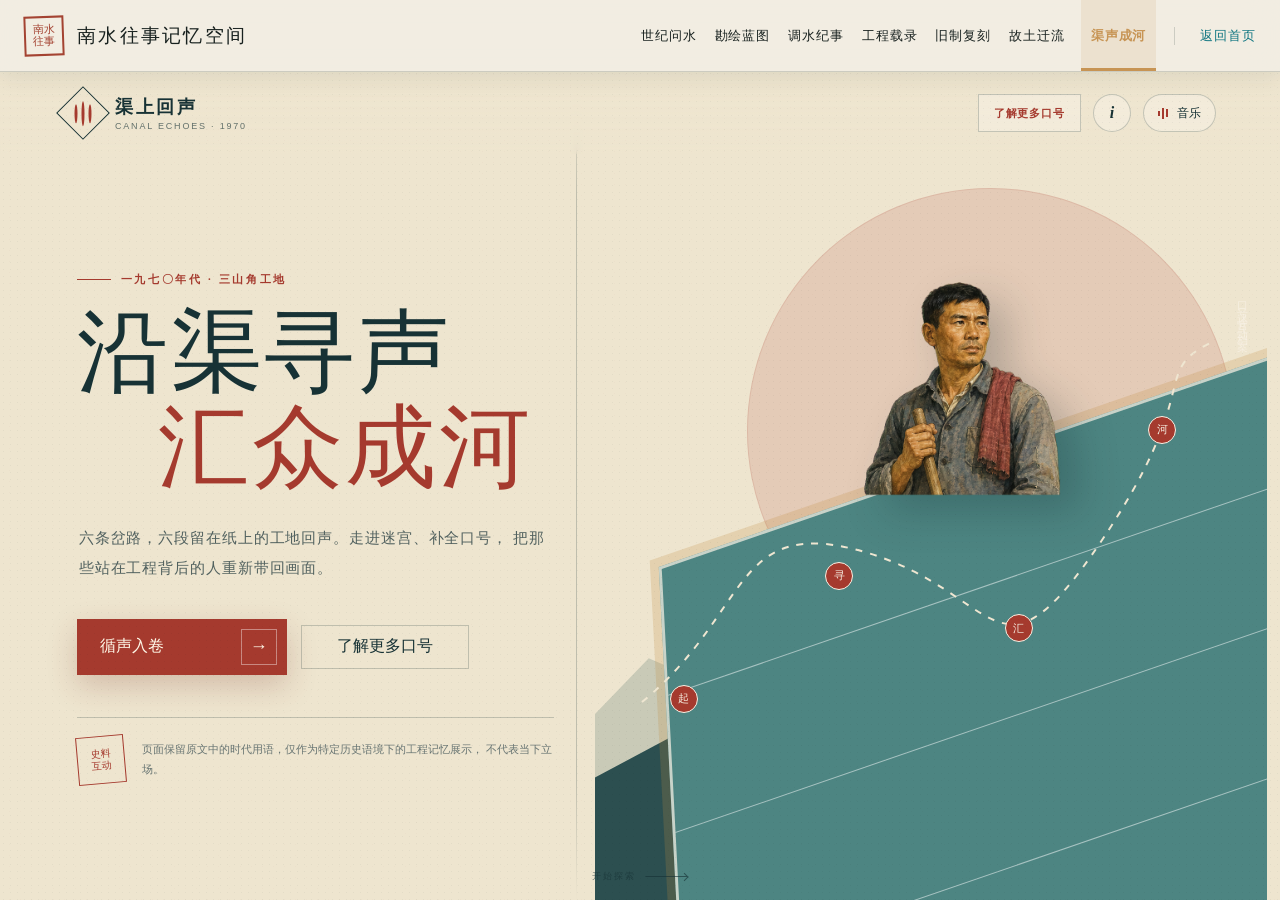
==== commit b52fa4e3: "Add global navigation to canal echo section" ====
--- a/canal-echo-maze/index.html
+++ b/canal-echo-maze/index.html
@@ -10,8 +10,148 @@
     />
     <title>渠上回声｜南水北调口号迷宫</title>
     <link rel="stylesheet" href="styles.css" />
+    <style>
+      :root { --canal-global-nav-height: 72px; }
+      body { padding-top: var(--canal-global-nav-height); }
+      .canal-global-nav {
+        position: fixed;
+        inset: 0 0 auto;
+        z-index: 160;
+        height: var(--canal-global-nav-height);
+        display: flex;
+        align-items: center;
+        gap: clamp(18px, 2vw, 34px);
+        padding: 0 clamp(20px, 4.5vw, 76px);
+        color: #18211f;
+        background: rgba(242, 238, 227, .95);
+        border-bottom: 1px solid rgba(36, 54, 49, .18);
+        box-shadow: 0 6px 22px rgba(25, 38, 34, .08);
+        backdrop-filter: blur(16px);
+        font-family: "Noto Serif SC", "Songti SC", "SimSun", serif;
+      }
+      .canal-global-nav a { color: inherit; text-decoration: none; }
+      .canal-global-brand {
+        display: flex;
+        align-items: center;
+        gap: 13px;
+        flex: 0 0 auto;
+        margin-right: auto;
+      }
+      .canal-global-seal {
+        width: 40px;
+        height: 40px;
+        display: grid;
+        place-items: center;
+        border: 2px solid #a44332;
+        color: #a44332;
+        font-size: 11px;
+        line-height: 1.05;
+        text-align: center;
+        transform: rotate(-2deg);
+      }
+      .canal-global-brand b {
+        display: block;
+        font-size: 19px;
+        font-weight: 500;
+        letter-spacing: .12em;
+        white-space: nowrap;
+      }
+      .canal-global-brand small {
+        display: block;
+        margin-top: 4px;
+        color: #6c716b;
+        font: 8px/1 Arial, sans-serif;
+        letter-spacing: .13em;
+        white-space: nowrap;
+      }
+      .canal-global-links {
+        display: flex;
+        align-items: stretch;
+        align-self: stretch;
+        gap: clamp(12px, 1.55vw, 30px);
+        min-width: 0;
+      }
+      .canal-global-links a {
+        position: relative;
+        display: flex;
+        align-items: center;
+        padding: 0 2px;
+        font-size: 14px;
+        letter-spacing: .07em;
+        white-space: nowrap;
+      }
+      .canal-global-links a:hover { color: #0f7581; }
+      .canal-global-links a[aria-current="page"] {
+        padding-inline: 10px;
+        color: #c79454;
+        background: rgba(199, 148, 84, .13);
+        font-weight: 700;
+      }
+      .canal-global-links a[aria-current="page"]::after {
+        content: "";
+        position: absolute;
+        right: 0;
+        bottom: 0;
+        left: 0;
+        height: 3px;
+        background: #c79454;
+      }
+      .canal-global-home {
+        flex: 0 0 auto;
+        padding-left: 25px;
+        border-left: 1px solid rgba(36, 54, 49, .18);
+        color: #0f7581 !important;
+        font-size: 14px;
+        letter-spacing: .07em;
+        white-space: nowrap;
+      }
+      .site-header { top: var(--canal-global-nav-height); }
+      .intro-screen { min-height: calc(100vh - var(--canal-global-nav-height)); }
+      .modal-layer, .ending-layer { z-index: 200; }
+      .slogan-library-layer { z-index: 230; }
+      .toast { z-index: 240; }
+      @media (max-width: 1500px) {
+        .canal-global-nav { padding-inline: 24px; gap: 18px; }
+        .canal-global-brand small { display: none; }
+        .canal-global-links { gap: 14px; }
+        .canal-global-links a, .canal-global-home { font-size: 13px; }
+      }
+      @media (max-width: 1120px) {
+        .canal-global-brand span:last-child { display: none; }
+        .canal-global-links {
+          overflow-x: auto;
+          scrollbar-width: thin;
+          overscroll-behavior-inline: contain;
+        }
+        .canal-global-home { padding-left: 14px; }
+      }
+      @media (max-width: 720px) {
+        :root { --canal-global-nav-height: 62px; }
+        .canal-global-nav { padding-inline: 12px; gap: 10px; }
+        .canal-global-seal { width: 34px; height: 34px; font-size: 10px; }
+        .canal-global-links { gap: 10px; }
+        .canal-global-links a { font-size: 12px; }
+        .canal-global-home { padding-left: 10px; font-size: 12px; }
+      }
+    </style>
   </head>
   <body>
+    <header class="canal-global-nav" aria-label="南水往事全站导航">
+      <a class="canal-global-brand" href="../home.html" aria-label="返回南水往事首页">
+        <span class="canal-global-seal">南水<br />往事</span>
+        <span><b>南水往事记忆空间</b><small>MEMORY OF THE SOUTH–NORTH WATER DIVERSION</small></span>
+      </a>
+      <nav class="canal-global-links" aria-label="板块导航">
+        <a href="../qa.html">世纪问水</a>
+        <a href="../map3d.html">勘绘蓝图</a>
+        <a href="../time.html">调水纪事</a>
+        <a href="../story.html">工程载录</a>
+        <a href="../tools.html">旧制复刻</a>
+        <a href="../guxiang.html">故土迁流</a>
+        <a href="./index.html" aria-current="page">渠声成河</a>
+      </nav>
+      <a class="canal-global-home" href="../home.html">返回首页</a>
+    </header>
     <div class="paper-noise" aria-hidden="true"></div>
 
     <header class="site-header">
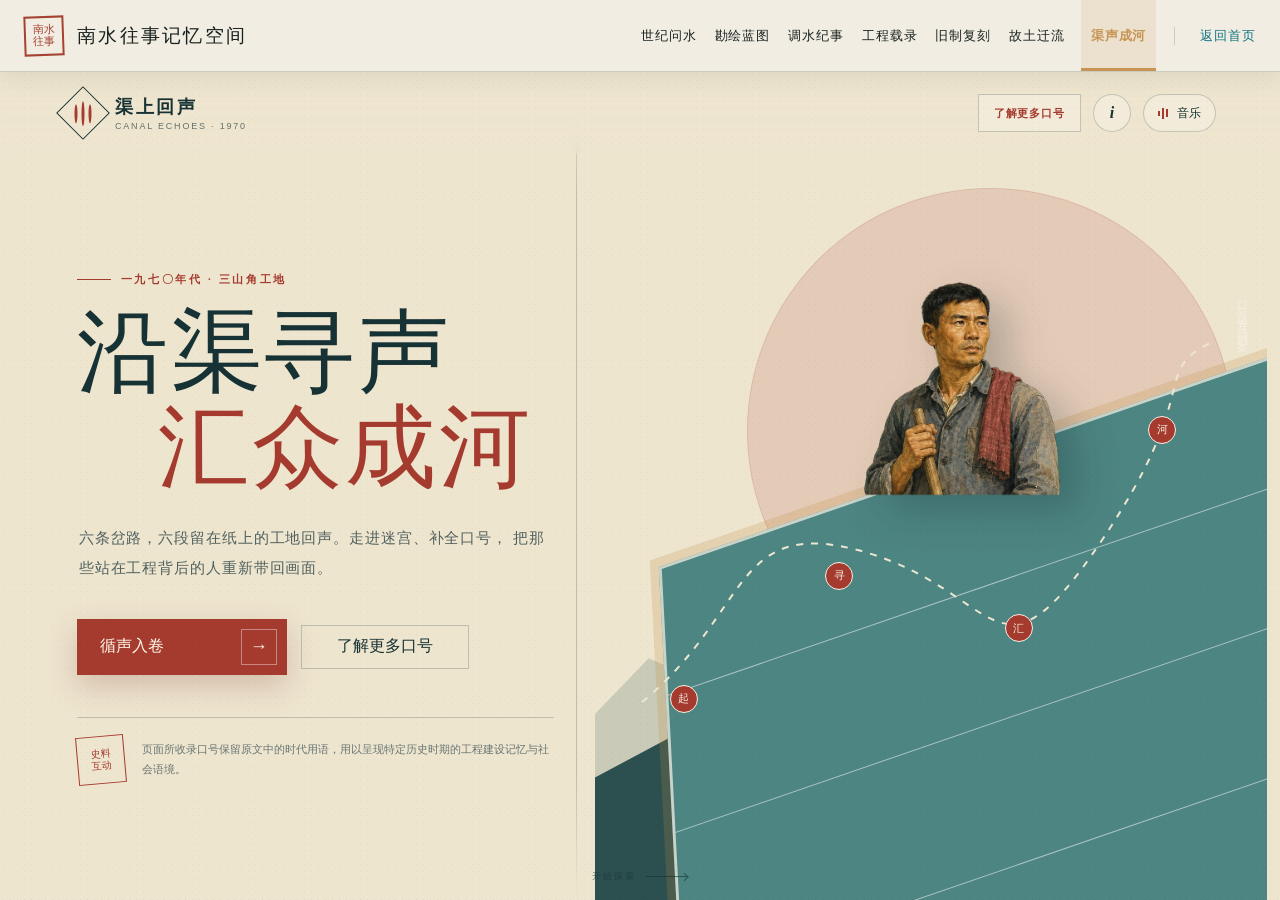
==== commit aec94331: "Refine public-facing editorial language" ====
--- a/canal-echo-maze/index.html
+++ b/canal-echo-maze/index.html
@@ -194,8 +194,7 @@
           <div class="context-note">
             <span class="archive-stamp" aria-hidden="true">史料<br />互动</span>
             <p>
-              页面保留原文中的时代用语，仅作为特定历史语境下的工程记忆展示，
-              不代表当下立场。
+              页面所收录口号保留原文中的时代用语，用以呈现特定历史时期的工程建设记忆与社会语境。
             </p>
           </div>
         </div>
